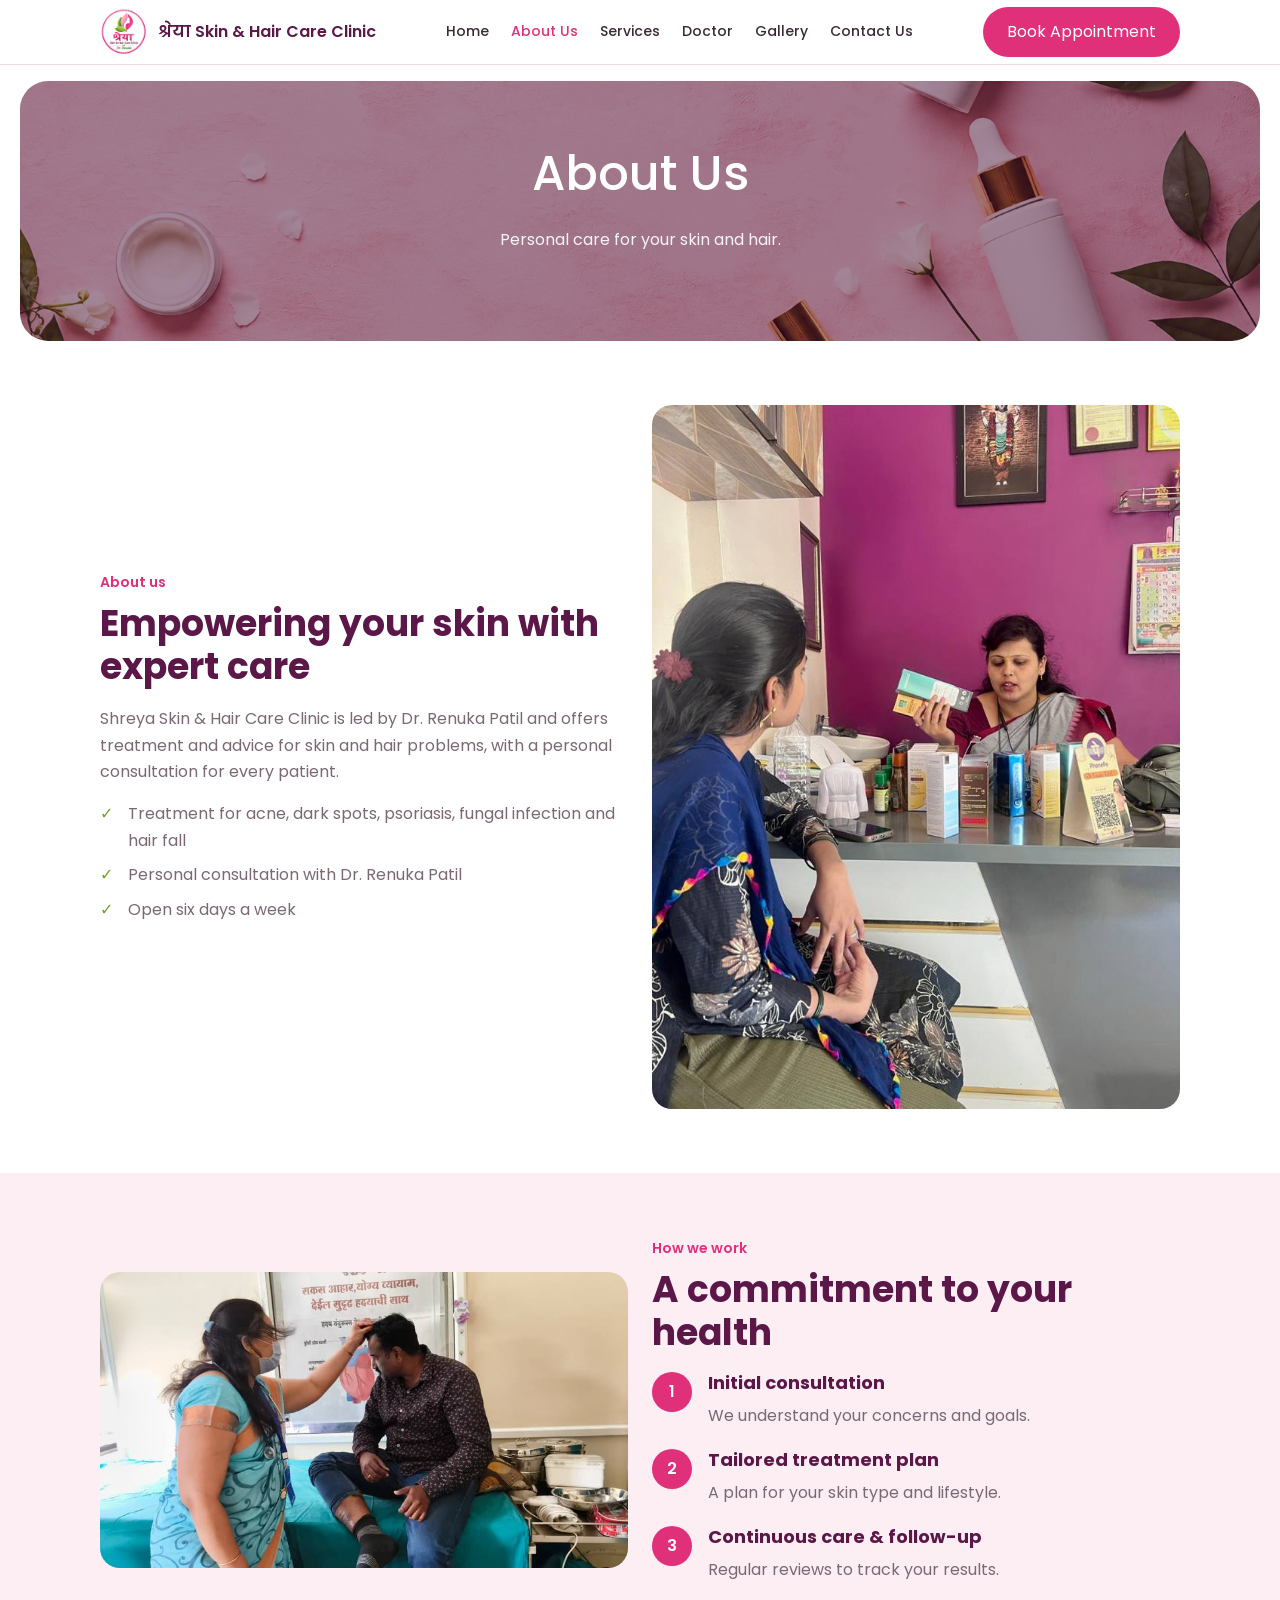
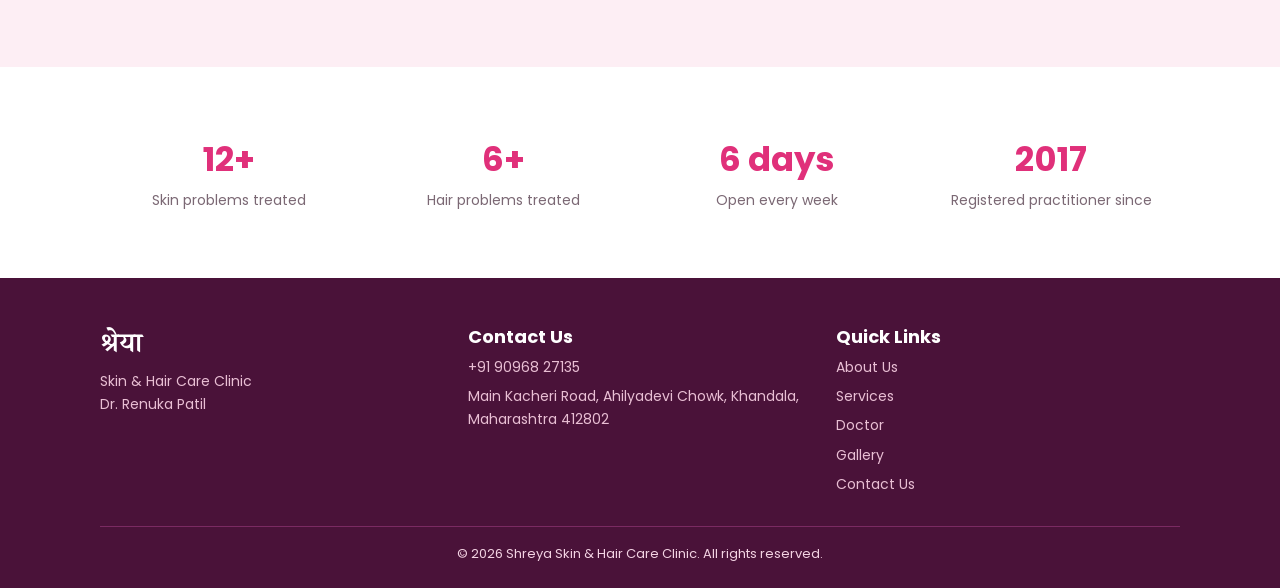
==== about.html @ c4e09630 "Add files via upload" ====
<!DOCTYPE html>
<html lang="en">
<head>
<meta charset="utf-8">
<meta name="viewport" content="width=device-width, initial-scale=1, viewport-fit=cover">
<title>About Us | Shreya Skin & Hair Care Clinic</title>
<meta name="description" content="Shreya Skin & Hair Care Clinic, Khandala. Treatment and advice for skin and hair problems by Dr. Renuka Patil. Call +91 90968 27135.">
<link rel="icon" href="images/logo.jpg">
<link href="https://fonts.googleapis.com/css2?family=Poppins:wght@400;500;600&family=Noto+Serif+Devanagari:wght@600&display=swap" rel="stylesheet">
<link rel="stylesheet" href="css/style.css">
</head>
<body>
<header><div class="wrap">
<a href="index.html" class="brand"><img src="images/logo.jpg" alt="Shreya clinic logo"><span>श्रेया Skin & Hair Care Clinic</span></a>
<nav><a href="index.html">Home</a><a href="about.html" aria-current="true">About Us</a><a href="service.html">Services</a><a href="doctor.html">Doctor</a><a href="gallery.html">Gallery</a><a href="contact.html">Contact Us</a></nav>
<a class="btn" href="contact.html">Book Appointment</a>
</div></header>

<main>
<div class="hero hb sm"><div class="wrap"><h1>About Us</h1><p>Personal care for your skin and hair.</p></div></div>
<section><div class="wrap grid2">
<div><div class="tag">About us</div><h2>Empowering your skin with expert care</h2>
<p>Shreya Skin & Hair Care Clinic is led by Dr. Renuka Patil and offers treatment and advice for skin and hair problems, with a personal consultation for every patient.</p>
<ul class="ticks"><li>Treatment for acne, dark spots, psoriasis, fungal infection and hair fall</li><li>Personal consultation with Dr. Renuka Patil</li><li>Open six days a week</li></ul></div>
<img class="pic" src="images/dr-renuka-patil-advising-a-patient.jpg" alt="Dr. Renuka Patil advising a patient"></div></section>
<section class="alt"><div class="wrap grid2">
<img class="pic" src="images/treatment-at-the-clinic.jpg" alt="Treatment at the clinic">
<div><div class="tag">How we work</div><h2>A commitment to your health</h2>
<div class="step"><i>1</i><div><h3>Initial consultation</h3><p>We understand your concerns and goals.</p></div></div>
<div class="step"><i>2</i><div><h3>Tailored treatment plan</h3><p>A plan for your skin type and lifestyle.</p></div></div>
<div class="step"><i>3</i><div><h3>Continuous care & follow-up</h3><p>Regular reviews to track your results.</p></div></div></div></div></section>
<section><div class="wrap stats"><div><b>12+</b><span>Skin problems treated</span></div><div><b>6+</b><span>Hair problems treated</span></div><div><b>6 days</b><span>Open every week</span></div><div><b>2017</b><span>Registered practitioner since</span></div></div></section>
</main>

<footer><div class="wrap">
<div class="grid3">
<div><div class="wm">श्रेया</div><p>Skin & Hair Care Clinic<br>Dr. Renuka Patil</p></div>
<div><h3>Contact Us</h3><a href="tel:+919096827135">+91 90968 27135</a><p>Main Kacheri Road, Ahilyadevi Chowk, Khandala, Maharashtra 412802</p></div>
<div><h3>Quick Links</h3><a href="about.html">About Us</a><a href="service.html">Services</a><a href="doctor.html">Doctor</a><a href="gallery.html">Gallery</a><a href="contact.html">Contact Us</a></div>
</div>
<div class="small">© 2026 Shreya Skin & Hair Care Clinic. All rights reserved.</div>
</div></footer>
<script src="js/main.js"></script>
</body>
</html>
---- css/style.css ----
:root{--pink:#e0307a;--pink-d:#b81f60;--blush:#fdeef4;--green:#6fa51f;--plum:#5b1747;--bg:#fff;--card:#fff;--text:#3a2a35;--muted:#7b6874;--line:#f0d6e2;box-sizing:border-box;padding-top:env(safe-area-inset-top,0px);padding-bottom:env(safe-area-inset-bottom,0px)}
@media (prefers-color-scheme:dark){:root:not([data-theme="light"]){--bg:#1d1219;--card:#2a1a24;--blush:#2a1a24;--text:#f3e6ed;--muted:#c3a9b8;--line:#4a2d3d;--plum:#f3d3e3}}
:root[data-theme="dark"]{--bg:#1d1219;--card:#2a1a24;--blush:#2a1a24;--text:#f3e6ed;--muted:#c3a9b8;--line:#4a2d3d;--plum:#f3d3e3}
html{scroll-padding-top:70px;scroll-behavior:smooth}
*{box-sizing:border-box}
body{margin:0;background:var(--bg);color:var(--text);font:400 16px/1.65 Poppins,system-ui,sans-serif}
h1,h2,h3{color:var(--plum);line-height:1.2;margin:0 0 .5em}
h1{font-size:clamp(30px,5vw,52px)}h2{font-size:clamp(24px,3.4vw,36px)}h3{font-size:18px}
p{margin:0 0 1em;color:var(--muted);max-width:62ch}
a{color:inherit;text-decoration:none}
.wrap{max-width:1120px;margin:0 auto;padding:0 20px}
section{padding:64px 0}
.btn{display:inline-block;background:var(--pink);color:#fff;padding:12px 24px;border-radius:999px;font-weight:500;border:0;cursor:pointer;font:inherit}
.btn:hover{background:var(--pink-d)}.btn.ghost{background:transparent;border:1.5px solid #fff}
:focus-visible{outline:3px solid var(--green);outline-offset:2px}
header{position:sticky;top:0;z-index:9;background:var(--bg);border-bottom:1px solid var(--line)}
header .wrap{display:flex;align-items:center;justify-content:space-between;height:64px;gap:16px}
header img{height:48px;width:48px;border-radius:50%}
.brand{display:flex;align-items:center;gap:10px;font-weight:600;color:var(--plum)}
nav{display:flex;gap:22px;font-size:14px;font-weight:500}nav a:hover{color:var(--pink)}
@media(max-width:820px){nav{display:none}.brand span{display:none}}
.hero{background:linear-gradient(135deg,#e0307a,#8b1e5c 60%,#4c7a14);color:#fff;text-align:center;padding:96px 0}
.hero h1,.hero p{color:#fff;margin-left:auto;margin-right:auto}.hero p{opacity:.92}
.hero .btn{background:#fff;color:var(--pink-d);margin:6px}
.info{background:var(--card);border-bottom:1px solid var(--line);padding:40px 0}
.info .wrap,.grid3,.grid2{display:grid;gap:24px}
.info .wrap{grid-template-columns:repeat(3,1fr);gap:0}
.info .wrap>div{padding:0 32px;border-left:1px solid var(--line)}
.info .wrap>div:first-child{border-left:0;padding-left:0}
.info h3{font-size:22px;font-weight:600;margin-bottom:12px}
.info p{margin:0;font-size:16px;line-height:1.7}
.info a{font-weight:600;color:var(--muted)}.info a:hover{color:var(--pink)}
@media(max-width:760px){.info .wrap{grid-template-columns:1fr}.info .wrap>div{padding:16px 0;border-left:0;border-top:1px solid var(--line)}.info .wrap>div:first-child{border-top:0;padding-top:0}}
.grid2{grid-template-columns:repeat(auto-fit,minmax(300px,1fr));align-items:center}
.grid3{grid-template-columns:repeat(auto-fit,minmax(260px,1fr))}
.ph{aspect-ratio:4/3;border-radius:20px;background:linear-gradient(145deg,#f9b4cf,#e0307a 55%,#8fbf3a);display:grid;place-items:center;color:#fff;text-align:center;padding:16px;font-size:14px}
.ph.tall{aspect-ratio:3/4}
.tag{color:var(--pink);font-weight:600;font-size:14px;margin-bottom:8px}
.alt{background:var(--blush)}
ul.ticks{list-style:none;padding:0;margin:0 0 20px}ul.ticks li{padding-left:28px;position:relative;margin-bottom:8px;color:var(--muted)}
ul.ticks li:before{content:"✓";position:absolute;left:0;color:var(--green);font-weight:700}
.stats{display:grid;grid-template-columns:repeat(auto-fit,minmax(170px,1fr));gap:16px;text-align:center}
.stats b{display:block;font-size:34px;color:var(--pink)}.stats span{color:var(--muted);font-size:14px}
.card{background:var(--card);border:1px solid var(--line);border-radius:18px;overflow:hidden}
.card .ph{border-radius:0;aspect-ratio:16/9}.card div.b{padding:20px}.card p{font-size:14px}
.card a.l{color:var(--pink);font-weight:500;font-size:14px}
.center{text-align:center}.center p{margin-left:auto;margin-right:auto}
.step{display:flex;gap:16px;margin-bottom:20px}.step i{font-style:normal;flex:none;width:40px;height:40px;border-radius:50%;background:var(--pink);color:#fff;display:grid;place-items:center;font-weight:600}
.step p{margin:0}
.teal{background:linear-gradient(135deg,#8b1e5c,#e0307a);border-radius:28px;padding:48px 28px;color:#fff}
.teal h2,.teal h3{color:#fff}.teal p{color:#fde3ee}
.ba{display:grid;grid-template-columns:repeat(auto-fit,minmax(240px,1fr));gap:16px}
details{background:var(--card);border:1px solid var(--line);border-radius:14px;padding:16px 20px;margin-bottom:12px}
summary{cursor:pointer;font-weight:500;color:var(--plum)}details p{margin:10px 0 0}
.quote{padding:24px}.quote p{font-style:italic}.quote b{color:var(--plum);font-size:14px}
form{display:grid;gap:12px}
input,select,textarea{width:100%;padding:12px 14px;border:1px solid var(--line);border-radius:12px;background:var(--card);color:var(--text);font:inherit}
footer{background:#4a1239;color:#f3d3e3;padding:48px 0 24px}
footer .grid3{margin-bottom:24px}footer h3{color:#fff}footer p,footer a{color:#e9bfd4;font-size:14px;display:block;margin-bottom:6px}
.small{font-size:13px;text-align:center;border-top:1px solid #7a2a62;padding-top:16px}
.wm{font:600 28px 'Noto Serif Devanagari',serif;color:#fff}
.pg[hidden]{display:none}nav a[aria-current=true]{color:var(--pink)}
@media(max-width:820px){header .wrap{flex-wrap:wrap;height:auto;padding:8px 20px}nav{display:flex;overflow-x:auto;order:3;width:100%;gap:18px;white-space:nowrap}.brand span{display:inline;font-size:13px}}
.pic{width:100%;border-radius:20px;display:block;object-fit:cover}.pic.tall{aspect-ratio:3/4;object-position:top}.ba img{width:100%;aspect-ratio:4/5;object-fit:contain;background:#fff;border-radius:16px;border:1px solid var(--line)}
.filters{display:flex;gap:8px;flex-wrap:wrap;margin-bottom:28px}.filters button{border:1px solid var(--line);background:var(--card);color:var(--text);padding:8px 20px;border-radius:999px;font:inherit;cursor:pointer}.filters button[aria-pressed=true]{background:var(--pink);color:#fff;border-color:var(--pink)}
.gal{display:grid;grid-template-columns:repeat(auto-fill,minmax(280px,1fr));gap:24px}
.gc{background:var(--card);border:1px solid var(--line);border-radius:20px;overflow:hidden;box-shadow:0 8px 28px rgba(224,48,122,.1);cursor:zoom-in}.gc[hidden]{display:none}
.gc>img{width:100%;aspect-ratio:1/1;object-fit:cover;object-position:top;display:block;background:var(--blush)}.gc.doc>img{object-fit:contain}
.gc div{padding:16px 20px 22px}.gc small{color:var(--pink);font-weight:600;font-size:13px}.gc h3{margin:4px 0 6px}.gc p{font-size:14px;margin:0}
#lb{position:fixed;inset:0;z-index:50;background:rgba(30,10,24,.88);display:grid;place-items:center;padding:20px}#lb[hidden]{display:none}#lb img{max-width:100%;max-height:92vh;border-radius:12px}#lb button{position:absolute;top:calc(12px + env(safe-area-inset-top,0px));right:16px;width:44px;height:44px;border-radius:50%;border:0;background:#fff;font-size:26px;cursor:pointer}
.map{display:block;position:relative;border-radius:22px;overflow:hidden;border:1px solid var(--line);margin-top:20px}.map svg{display:block;width:100%;height:auto}
.mapcard{position:absolute;left:16px;bottom:16px;max-width:300px;background:var(--card);color:var(--muted);padding:14px 18px;border-radius:16px;font-size:14px;line-height:1.5;box-shadow:0 8px 24px rgba(0,0,0,.18)}.mapcard b{display:block;color:var(--plum)}.mapcard u{color:var(--pink);font-weight:500}
.hh{text-align:left;padding:56px 0 0;overflow:hidden}.hh .wrap{display:grid;grid-template-columns:1.1fr .9fr;gap:24px;align-items:end}
.hh h1,.hh p{margin-left:0;margin-right:0}.ht{padding-bottom:56px}
.hi{position:relative;width:100%;max-width:400px;margin:0 auto;aspect-ratio:4/5}.hi svg{position:absolute;inset:0;width:100%;height:100%}
.arch{position:absolute;left:12%;right:12%;bottom:0;width:76%;height:88%;object-fit:cover;object-position:top;border-radius:999px 999px 0 0;border:6px solid rgba(255,255,255,.9);border-bottom:0;background:#f9b4cf}
.bd{position:absolute;left:0;bottom:36px;background:var(--card);color:var(--muted);padding:10px 16px;border-radius:14px;font-size:13px;line-height:1.4;box-shadow:0 8px 24px rgba(0,0,0,.22)}.bd b{display:block;color:var(--plum);font-size:15px}
@media(max-width:760px){.hh .wrap{grid-template-columns:1fr}.ht{padding-bottom:8px}.hi{max-width:320px}}

.hb{margin:16px 20px 0;border-radius:28px;background:linear-gradient(rgba(70,15,52,.5),rgba(70,15,52,.5)),url(../images/banner2.png) center/cover;min-height:560px;display:grid;place-items:center;padding:80px 0}
.hb.sm{min-height:260px;padding:56px 0}.hb h1{font-weight:500;font-size:clamp(34px,6vw,64px)}.hb.sm h1{font-size:clamp(30px,4.5vw,48px)}
.hb .wrap{max-width:900px}.hb p{margin:0 auto 24px;max-width:640px}

.dr{display:grid;grid-template-columns:1fr 1.25fr;gap:56px;align-items:center}
.drimg{position:relative}
.drimg img{width:100%;aspect-ratio:4/5;object-fit:cover;object-position:top;border-radius:24px;display:block;box-shadow:0 16px 40px rgba(184,31,96,.15)}
.exp{position:absolute;right:-18px;bottom:-18px;width:112px;height:112px;border-radius:50%;background:var(--pink);color:#fff;display:flex;flex-direction:column;align-items:center;justify-content:center;text-align:center;font-size:12px;line-height:1.2;box-shadow:0 8px 24px rgba(184,31,96,.35)}
.exp b{font-size:28px;font-weight:600;line-height:1.1}
.eyebrow{display:flex;align-items:center;gap:8px;text-transform:uppercase;letter-spacing:.06em;font-size:13px;font-weight:600;color:var(--plum);margin-bottom:12px}
.eyebrow:before{content:"";width:8px;height:8px;border-radius:50%;background:var(--plum)}
.dr h2{font-weight:400}
.dr h3{font-size:22px;font-weight:600;margin:20px 0 4px}
.role{color:var(--pink);font-weight:500;margin-bottom:16px}
.dr p{max-width:none}
.feat{list-style:none;padding:0;margin:20px 0 28px;display:grid;grid-template-columns:1fr 1fr;gap:16px 24px}
.feat li{display:flex;gap:10px;align-items:flex-start;color:var(--text)}
.feat i{font-style:normal;flex:none;width:24px;height:24px;border-radius:50%;background:var(--blush);color:var(--pink);display:grid;place-items:center;font-size:13px}
@media(max-width:820px){.dr{grid-template-columns:1fr;gap:40px}.exp{right:12px;bottom:-24px}.feat{grid-template-columns:1fr}}
.info a{overflow-wrap:anywhere}

.nsec{padding:0 0 24px}
.nums{display:grid;grid-template-columns:repeat(4,1fr);gap:24px;border-top:1px solid var(--line);padding:56px 0}
.nm{display:flex;align-items:center;gap:16px}
.ni{flex:none;width:56px;height:56px;border-radius:14px;background:var(--blush);color:var(--plum);display:grid;place-items:center}
.nm b{display:block;font-size:clamp(30px,3.4vw,42px);font-weight:400;line-height:1.1;color:var(--plum)}
.nm span{display:block;color:var(--muted);font-size:15px;line-height:1.35;margin-top:4px}
@media(max-width:900px){.nums{grid-template-columns:1fr 1fr;gap:32px 24px}}
@media(max-width:480px){.nums{grid-template-columns:1fr}}

.tmg{display:grid;grid-template-columns:1fr 1fr;gap:28px;margin-top:40px;max-width:980px;margin-left:auto;margin-right:auto}
.tm{background:var(--blush);border:1px solid var(--line);border-radius:28px;padding:28px 32px 32px;display:flex;flex-direction:column;box-shadow:0 8px 28px rgba(184,31,96,.06)}
.tmh{display:flex;justify-content:space-between;align-items:center}
.qm{font:700 84px/0.8 Georgia,serif;color:var(--pink);height:40px;overflow:visible}
.stars{color:var(--pink);font-size:20px;letter-spacing:3px}
.tm p{margin:18px 0 28px;max-width:none;flex:1;font-size:15px;line-height:1.75}
.who b{display:block;color:var(--plum);font-size:18px;font-weight:600}
.who span{display:block;font-size:14px;color:var(--muted)}
.who small{display:block;font-size:13px;color:var(--muted);margin-top:2px}
@media(max-width:760px){.tmg{grid-template-columns:1fr}}

.bks{padding:48px 0 72px}
.bk{display:grid;grid-template-columns:1fr 1.1fr;gap:48px;align-items:start}
.bkc{display:grid;grid-template-columns:1fr 1fr;gap:16px}
.ic{background:var(--blush);border:1px solid var(--line);border-radius:20px;padding:20px;display:flex;gap:14px;align-items:center}
.ic>span{flex:none;width:44px;height:44px;border-radius:12px;background:var(--pink);color:#fff;display:grid;place-items:center}
.ic p{margin:0;font-size:14px;line-height:1.55;color:var(--text)}
.ic a{font-weight:600}.ic a:hover{color:var(--pink)}
.bmap{margin-top:16px;border-radius:22px;overflow:hidden;border:1px solid var(--line);height:340px}
.bmap iframe{width:100%;height:100%;border:0;display:block}
.bkr h2{font-weight:400;margin-bottom:12px}
.bkf{grid-template-columns:1fr 1fr;gap:14px;margin-top:24px}
.bkf input,.bkf select{border-radius:999px;padding:13px 20px;font-size:14px}
.bkf textarea{grid-column:1/-1;border-radius:22px;padding:14px 20px;font-size:14px;resize:vertical}
.bkf .btn{justify-self:start;font-weight:600}
.bkn{font-size:13px;margin:12px 0 0}
@media(max-width:900px){.bk{grid-template-columns:1fr;gap:40px}}
@media(max-width:560px){.bkc,.bkf{grid-template-columns:1fr}}
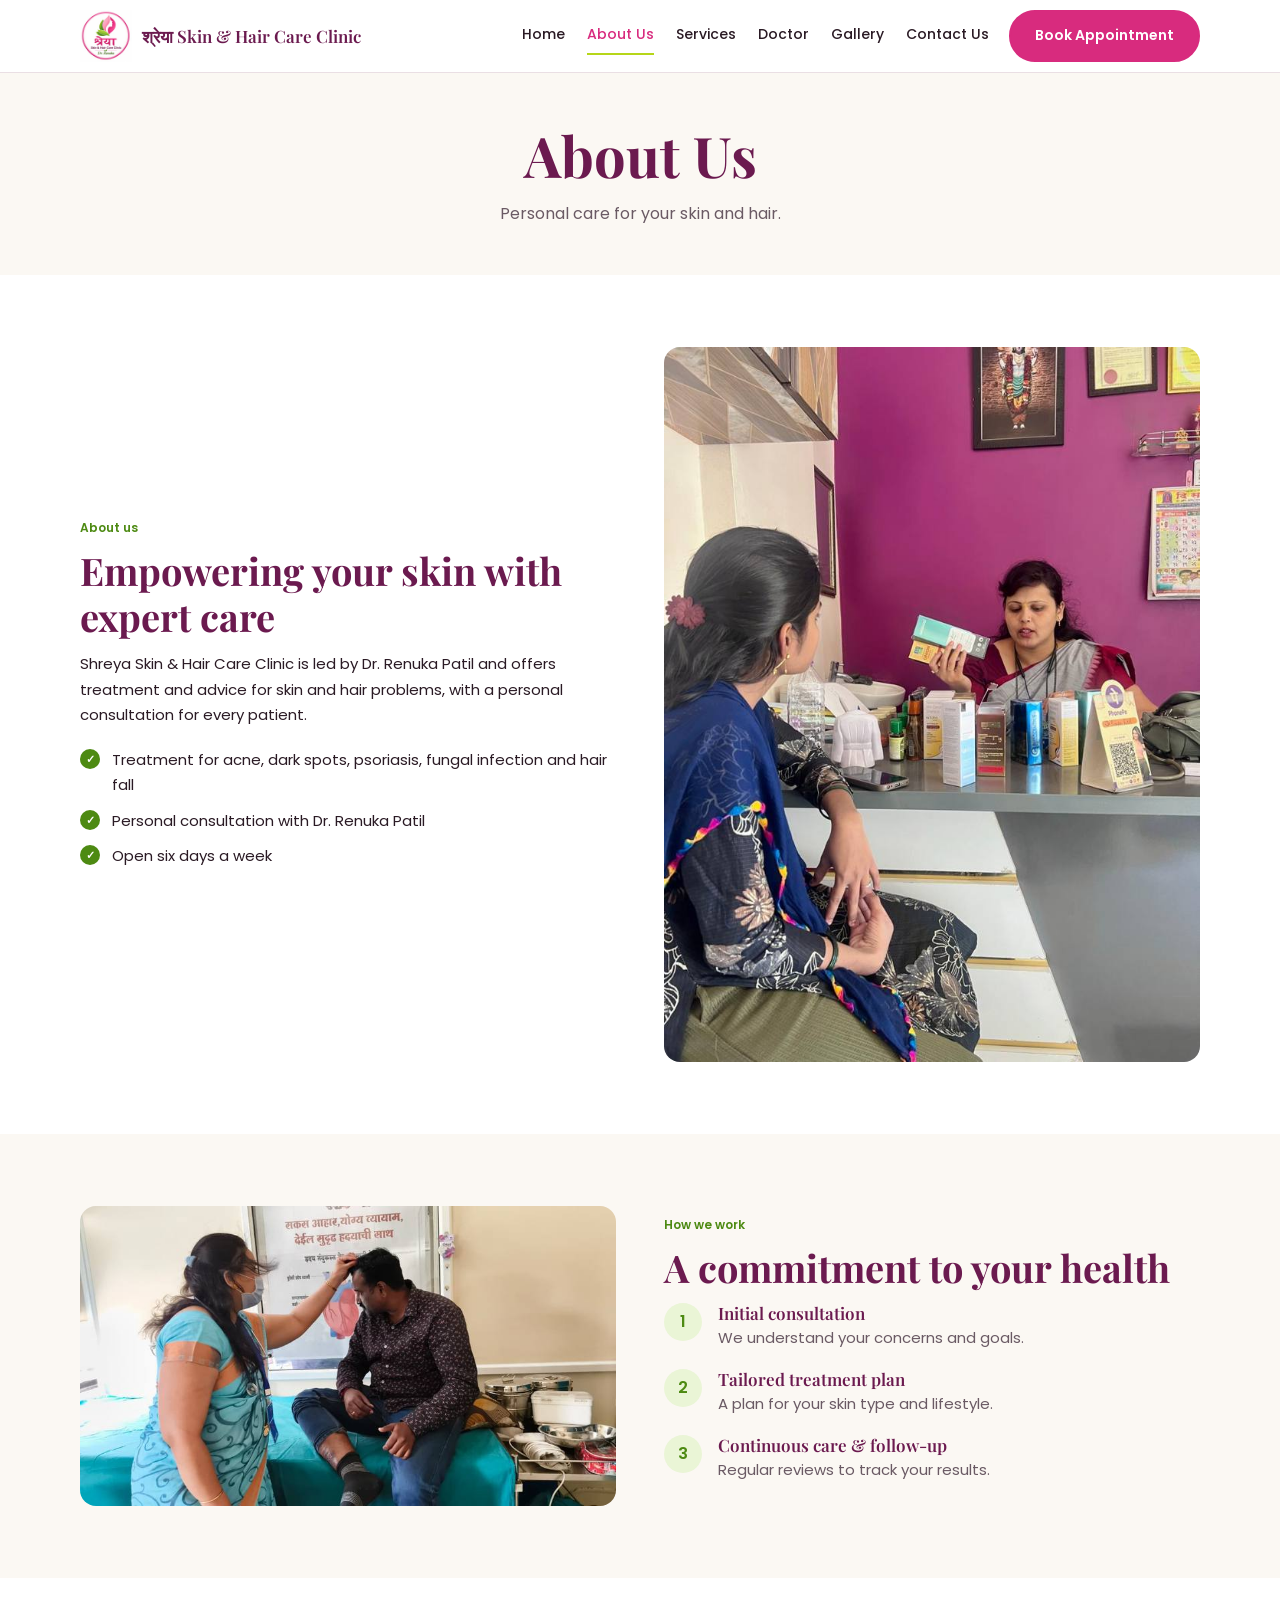
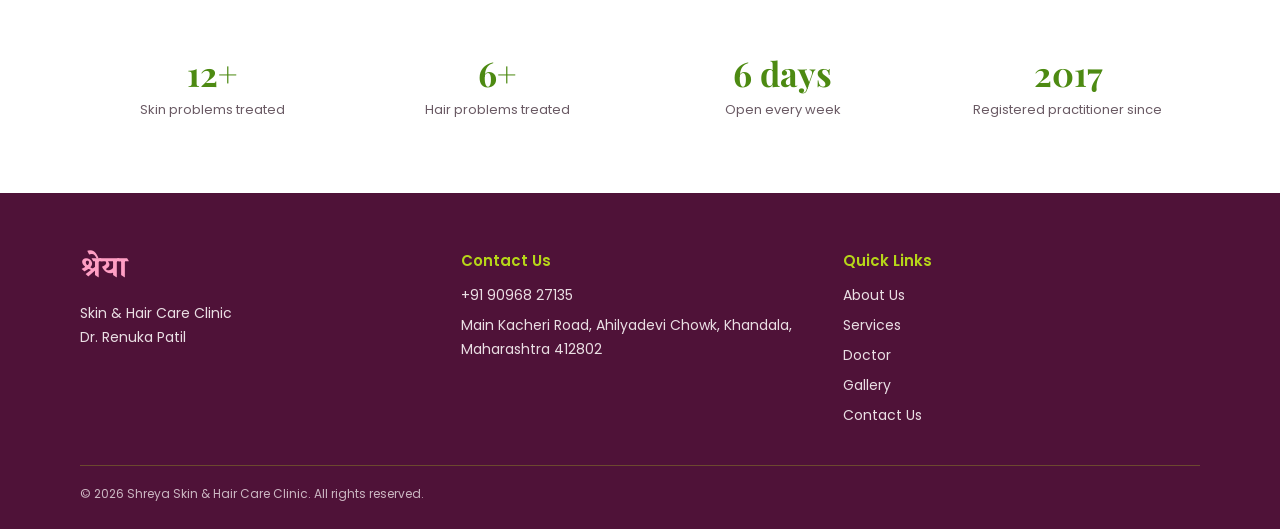
==== commit adf1bbc8: "Add files via upload" ====
--- a/about.html
+++ b/about.html
@@ -6,7 +6,7 @@
 <title>About Us | Shreya Skin & Hair Care Clinic</title>
 <meta name="description" content="Shreya Skin & Hair Care Clinic, Khandala. Treatment and advice for skin and hair problems by Dr. Renuka Patil. Call +91 90968 27135.">
 <link rel="icon" href="images/logo.jpg">
-<link href="https://fonts.googleapis.com/css2?family=Poppins:wght@400;500;600&family=Noto+Serif+Devanagari:wght@600&display=swap" rel="stylesheet">
+<link href="https://fonts.googleapis.com/css2?family=Poppins:wght@400;500;600&family=Playfair+Display:wght@600;700&family=Noto+Serif+Devanagari:wght@600&display=swap" rel="stylesheet">
 <link rel="stylesheet" href="css/style.css">
 </head>
 <body>
--- a/css/style.css
+++ b/css/style.css
@@ -1,137 +1,159 @@
-:root{--pink:#e0307a;--pink-d:#b81f60;--blush:#fdeef4;--green:#6fa51f;--plum:#5b1747;--bg:#fff;--card:#fff;--text:#3a2a35;--muted:#7b6874;--line:#f0d6e2;box-sizing:border-box;padding-top:env(safe-area-inset-top,0px);padding-bottom:env(safe-area-inset-bottom,0px)}
-@media (prefers-color-scheme:dark){:root:not([data-theme="light"]){--bg:#1d1219;--card:#2a1a24;--blush:#2a1a24;--text:#f3e6ed;--muted:#c3a9b8;--line:#4a2d3d;--plum:#f3d3e3}}
-:root[data-theme="dark"]{--bg:#1d1219;--card:#2a1a24;--blush:#2a1a24;--text:#f3e6ed;--muted:#c3a9b8;--line:#4a2d3d;--plum:#f3d3e3}
-html{scroll-padding-top:70px;scroll-behavior:smooth}
+:root{--green:#4d8a12;--green-d:#3b6c0d;--green-l:#eaf5d6;--lime:#b6d619;--teal:#d82b7e;--teal-d:#a81e60;--teal-l:#fde6f0;--plum:#6b1a4f;--cream:#fbf8f3;--card:#fff;--ink:#2a1a24;--muted:#6a5a64;--gold:#4d8a12;--line:#eadfe4;--pink-d:var(--teal-d);--r:16px}
 *{box-sizing:border-box}
-body{margin:0;background:var(--bg);color:var(--text);font:400 16px/1.65 Poppins,system-ui,sans-serif}
-h1,h2,h3{color:var(--plum);line-height:1.2;margin:0 0 .5em}
-h1{font-size:clamp(30px,5vw,52px)}h2{font-size:clamp(24px,3.4vw,36px)}h3{font-size:18px}
-p{margin:0 0 1em;color:var(--muted);max-width:62ch}
-a{color:inherit;text-decoration:none}
-.wrap{max-width:1120px;margin:0 auto;padding:0 20px}
-section{padding:64px 0}
-.btn{display:inline-block;background:var(--pink);color:#fff;padding:12px 24px;border-radius:999px;font-weight:500;border:0;cursor:pointer;font:inherit}
-.btn:hover{background:var(--pink-d)}.btn.ghost{background:transparent;border:1.5px solid #fff}
-:focus-visible{outline:3px solid var(--green);outline-offset:2px}
-header{position:sticky;top:0;z-index:9;background:var(--bg);border-bottom:1px solid var(--line)}
-header .wrap{display:flex;align-items:center;justify-content:space-between;height:64px;gap:16px}
-header img{height:48px;width:48px;border-radius:50%}
-.brand{display:flex;align-items:center;gap:10px;font-weight:600;color:var(--plum)}
-nav{display:flex;gap:22px;font-size:14px;font-weight:500}nav a:hover{color:var(--pink)}
-@media(max-width:820px){nav{display:none}.brand span{display:none}}
-.hero{background:linear-gradient(135deg,#e0307a,#8b1e5c 60%,#4c7a14);color:#fff;text-align:center;padding:96px 0}
-.hero h1,.hero p{color:#fff;margin-left:auto;margin-right:auto}.hero p{opacity:.92}
-.hero .btn{background:#fff;color:var(--pink-d);margin:6px}
-.info{background:var(--card);border-bottom:1px solid var(--line);padding:40px 0}
-.info .wrap,.grid3,.grid2{display:grid;gap:24px}
-.info .wrap{grid-template-columns:repeat(3,1fr);gap:0}
-.info .wrap>div{padding:0 32px;border-left:1px solid var(--line)}
-.info .wrap>div:first-child{border-left:0;padding-left:0}
-.info h3{font-size:22px;font-weight:600;margin-bottom:12px}
-.info p{margin:0;font-size:16px;line-height:1.7}
-.info a{font-weight:600;color:var(--muted)}.info a:hover{color:var(--pink)}
-@media(max-width:760px){.info .wrap{grid-template-columns:1fr}.info .wrap>div{padding:16px 0;border-left:0;border-top:1px solid var(--line)}.info .wrap>div:first-child{border-top:0;padding-top:0}}
-.grid2{grid-template-columns:repeat(auto-fit,minmax(300px,1fr));align-items:center}
-.grid3{grid-template-columns:repeat(auto-fit,minmax(260px,1fr))}
-.ph{aspect-ratio:4/3;border-radius:20px;background:linear-gradient(145deg,#f9b4cf,#e0307a 55%,#8fbf3a);display:grid;place-items:center;color:#fff;text-align:center;padding:16px;font-size:14px}
-.ph.tall{aspect-ratio:3/4}
-.tag{color:var(--pink);font-weight:600;font-size:14px;margin-bottom:8px}
-.alt{background:var(--blush)}
-ul.ticks{list-style:none;padding:0;margin:0 0 20px}ul.ticks li{padding-left:28px;position:relative;margin-bottom:8px;color:var(--muted)}
-ul.ticks li:before{content:"✓";position:absolute;left:0;color:var(--green);font-weight:700}
-.stats{display:grid;grid-template-columns:repeat(auto-fit,minmax(170px,1fr));gap:16px;text-align:center}
-.stats b{display:block;font-size:34px;color:var(--pink)}.stats span{color:var(--muted);font-size:14px}
-.card{background:var(--card);border:1px solid var(--line);border-radius:18px;overflow:hidden}
-.card .ph{border-radius:0;aspect-ratio:16/9}.card div.b{padding:20px}.card p{font-size:14px}
-.card a.l{color:var(--pink);font-weight:500;font-size:14px}
-.center{text-align:center}.center p{margin-left:auto;margin-right:auto}
-.step{display:flex;gap:16px;margin-bottom:20px}.step i{font-style:normal;flex:none;width:40px;height:40px;border-radius:50%;background:var(--pink);color:#fff;display:grid;place-items:center;font-weight:600}
-.step p{margin:0}
-.teal{background:linear-gradient(135deg,#8b1e5c,#e0307a);border-radius:28px;padding:48px 28px;color:#fff}
-.teal h2,.teal h3{color:#fff}.teal p{color:#fde3ee}
-.ba{display:grid;grid-template-columns:repeat(auto-fit,minmax(240px,1fr));gap:16px}
-details{background:var(--card);border:1px solid var(--line);border-radius:14px;padding:16px 20px;margin-bottom:12px}
-summary{cursor:pointer;font-weight:500;color:var(--plum)}details p{margin:10px 0 0}
-.quote{padding:24px}.quote p{font-style:italic}.quote b{color:var(--plum);font-size:14px}
-form{display:grid;gap:12px}
-input,select,textarea{width:100%;padding:12px 14px;border:1px solid var(--line);border-radius:12px;background:var(--card);color:var(--text);font:inherit}
-footer{background:#4a1239;color:#f3d3e3;padding:48px 0 24px}
-footer .grid3{margin-bottom:24px}footer h3{color:#fff}footer p,footer a{color:#e9bfd4;font-size:14px;display:block;margin-bottom:6px}
-.small{font-size:13px;text-align:center;border-top:1px solid #7a2a62;padding-top:16px}
-.wm{font:600 28px 'Noto Serif Devanagari',serif;color:#fff}
-.pg[hidden]{display:none}nav a[aria-current=true]{color:var(--pink)}
-@media(max-width:820px){header .wrap{flex-wrap:wrap;height:auto;padding:8px 20px}nav{display:flex;overflow-x:auto;order:3;width:100%;gap:18px;white-space:nowrap}.brand span{display:inline;font-size:13px}}
-.pic{width:100%;border-radius:20px;display:block;object-fit:cover}.pic.tall{aspect-ratio:3/4;object-position:top}.ba img{width:100%;aspect-ratio:4/5;object-fit:contain;background:#fff;border-radius:16px;border:1px solid var(--line)}
-.filters{display:flex;gap:8px;flex-wrap:wrap;margin-bottom:28px}.filters button{border:1px solid var(--line);background:var(--card);color:var(--text);padding:8px 20px;border-radius:999px;font:inherit;cursor:pointer}.filters button[aria-pressed=true]{background:var(--pink);color:#fff;border-color:var(--pink)}
-.gal{display:grid;grid-template-columns:repeat(auto-fill,minmax(280px,1fr));gap:24px}
-.gc{background:var(--card);border:1px solid var(--line);border-radius:20px;overflow:hidden;box-shadow:0 8px 28px rgba(224,48,122,.1);cursor:zoom-in}.gc[hidden]{display:none}
-.gc>img{width:100%;aspect-ratio:1/1;object-fit:cover;object-position:top;display:block;background:var(--blush)}.gc.doc>img{object-fit:contain}
-.gc div{padding:16px 20px 22px}.gc small{color:var(--pink);font-weight:600;font-size:13px}.gc h3{margin:4px 0 6px}.gc p{font-size:14px;margin:0}
-#lb{position:fixed;inset:0;z-index:50;background:rgba(30,10,24,.88);display:grid;place-items:center;padding:20px}#lb[hidden]{display:none}#lb img{max-width:100%;max-height:92vh;border-radius:12px}#lb button{position:absolute;top:calc(12px + env(safe-area-inset-top,0px));right:16px;width:44px;height:44px;border-radius:50%;border:0;background:#fff;font-size:26px;cursor:pointer}
-.map{display:block;position:relative;border-radius:22px;overflow:hidden;border:1px solid var(--line);margin-top:20px}.map svg{display:block;width:100%;height:auto}
-.mapcard{position:absolute;left:16px;bottom:16px;max-width:300px;background:var(--card);color:var(--muted);padding:14px 18px;border-radius:16px;font-size:14px;line-height:1.5;box-shadow:0 8px 24px rgba(0,0,0,.18)}.mapcard b{display:block;color:var(--plum)}.mapcard u{color:var(--pink);font-weight:500}
-.hh{text-align:left;padding:56px 0 0;overflow:hidden}.hh .wrap{display:grid;grid-template-columns:1.1fr .9fr;gap:24px;align-items:end}
-.hh h1,.hh p{margin-left:0;margin-right:0}.ht{padding-bottom:56px}
-.hi{position:relative;width:100%;max-width:400px;margin:0 auto;aspect-ratio:4/5}.hi svg{position:absolute;inset:0;width:100%;height:100%}
-.arch{position:absolute;left:12%;right:12%;bottom:0;width:76%;height:88%;object-fit:cover;object-position:top;border-radius:999px 999px 0 0;border:6px solid rgba(255,255,255,.9);border-bottom:0;background:#f9b4cf}
-.bd{position:absolute;left:0;bottom:36px;background:var(--card);color:var(--muted);padding:10px 16px;border-radius:14px;font-size:13px;line-height:1.4;box-shadow:0 8px 24px rgba(0,0,0,.22)}.bd b{display:block;color:var(--plum);font-size:15px}
-@media(max-width:760px){.hh .wrap{grid-template-columns:1fr}.ht{padding-bottom:8px}.hi{max-width:320px}}
+html{scroll-behavior:smooth;scroll-padding-top:84px}
+body{margin:0;font:400 15px/1.7 Poppins,sans-serif;color:var(--ink);background:#fff;padding-top:env(safe-area-inset-top,0)}
+img{max-width:100%;display:block}
+a{color:var(--teal)}
+h1,h2,h3{font-family:"Playfair Display",Georgia,serif;line-height:1.2;margin:0 0 12px;color:var(--plum)}
+h1{font-size:clamp(34px,5vw,56px);font-weight:700}h2{font-size:clamp(26px,3.2vw,38px);font-weight:700}h3{font-size:19px;font-weight:600}
+p{margin:0 0 14px}
+.wrap{max-width:1160px;margin:0 auto;padding:0 20px}
+:focus-visible{outline:3px solid var(--gold);outline-offset:2px}
+/* header */
+header{position:sticky;top:0;z-index:20;background:rgba(255,255,255,.96);backdrop-filter:blur(8px);border-bottom:1px solid var(--line)}
+header .wrap{display:flex;align-items:center;gap:20px;min-height:72px}
+.brand{display:flex;align-items:center;gap:10px;text-decoration:none;color:var(--plum);font:600 17px "Playfair Display",serif}
+.brand img{width:52px;height:52px;object-fit:contain}
+nav{margin-left:auto;display:flex;gap:22px;flex-wrap:wrap}
+nav a{text-decoration:none;color:var(--ink);font-weight:500;font-size:14px;padding:6px 0;border-bottom:2px solid transparent}
+nav a:hover,nav a[aria-current]{color:var(--teal);border-color:var(--teal)}
+.btn{display:inline-flex;align-items:center;justify-content:center;gap:8px;background:var(--teal);color:#fff;text-decoration:none;font-weight:600;font-size:14px;padding:12px 24px;border-radius:999px;border:2px solid var(--teal);cursor:pointer;font-family:inherit;transition:background .2s,color .2s,transform .2s}
+.btn:hover{background:var(--teal-d);border-color:var(--teal-d);transform:translateY(-2px)}
+.btn.ghost{background:#fff;color:var(--teal)}
+.btn.ghost:hover{background:var(--teal-l);color:var(--teal-d)}
+/* hero */
+.hero{background:var(--cream);padding:64px 0 110px;position:relative;overflow:hidden}
+.hero:not(.sm){min-height:540px;display:flex;align-items:center;background:linear-gradient(90deg,var(--cream) 0%,rgba(251,248,243,.94) 34%,rgba(251,248,243,0) 68%),url(../images/hero-banner.jpg) right center/cover no-repeat,url(../images/banner.jpg) right top/cover no-repeat,var(--cream)}
+.hero:not(.sm) .wrap{width:100%}.hero:not(.sm) .wrap>div{max-width:540px}
+.hero h1 span{color:var(--teal)}
+.hero p{max-width:480px;color:var(--muted);font-size:16px}
+.hero .btn{margin:6px 10px 6px 0}
+.hero .kick{font-size:12px;letter-spacing:.14em;color:var(--teal);font-weight:600;margin-bottom:14px}
+.hero.sm{padding:48px 0;text-align:center}.hero.sm p{margin:0 auto}
+.hero .wrap a.btn{font-weight:600!important}
+/* info strip */
+.info{margin-top:-52px;position:relative;z-index:2}
+.info .wrap{display:grid;grid-template-columns:repeat(3,1fr);background:#fff;border-radius:var(--r);box-shadow:0 12px 40px rgba(216,43,126,.14);padding:26px 14px}
+.info .wrap>div{padding:0 22px;border-right:1px solid var(--line)}.info .wrap>div:last-child{border:0}
+.info h3{font:600 14px Poppins;color:var(--teal);margin-bottom:6px}.info p{font-size:13px;margin:0;color:var(--muted)}
+/* sections */
+section{padding:72px 0}
+section.alt{background:var(--cream)}
+.center{text-align:center}.center p{color:var(--muted);max-width:560px;margin:0 auto 10px}
+.tag,.eyebrow{display:inline-flex;gap:8px;font-size:12px;font-weight:600;color:var(--gold);margin-bottom:10px}
+.grid2{display:grid;grid-template-columns:1fr 1fr;gap:48px;align-items:center}
+.grid3{display:grid;grid-template-columns:repeat(3,1fr);gap:24px}
+.pic{width:100%;border-radius:var(--r);object-fit:cover}.pic.tall{aspect-ratio:4/5;object-position:top}
+.ticks,.feat{list-style:none;padding:0;margin:0 0 22px}
+.ticks li,.feat li{padding:5px 0 5px 32px;position:relative}
+.ticks li:before,.feat li i{position:absolute;left:0;top:7px;width:20px;height:20px;border-radius:50%;background:var(--teal);color:#fff;font:700 11px/20px Poppins;text-align:center;font-style:normal}
+.ticks li:before{content:"\2713"}
+.step{display:flex;gap:16px;margin-bottom:18px}.step i{flex:none;width:38px;height:38px;border-radius:50%;background:var(--teal-l);color:var(--teal);font:600 16px/38px Poppins;text-align:center;font-style:normal}
+.step h3{margin:0 0 2px;font-size:17px}.step p{margin:0;color:var(--muted)}
+.stats{display:grid;grid-template-columns:repeat(4,1fr);gap:20px;text-align:center}
+.stats b{display:block;font:700 34px "Playfair Display",serif;color:var(--teal)}.stats span{color:var(--muted);font-size:13px}
+/* doctor */
+.dr{display:grid;grid-template-columns:1fr 1.1fr;gap:56px;align-items:center}
+.drimg{position:relative}.drimg img{border-radius:var(--r);width:100%;aspect-ratio:1/1;object-fit:cover;object-position:top}
+.exp{position:absolute;top:18px;left:18px;background:rgba(255,255,255,.88);backdrop-filter:blur(6px);border-radius:12px;padding:12px 18px;line-height:1.2}
+.exp b{font:700 34px "Playfair Display",serif;color:var(--teal);display:block}.exp span{font-size:13px;color:var(--muted)}
+.drtxt h3{color:var(--teal);margin-bottom:2px}.role{color:var(--muted);font-size:13px;margin-bottom:14px}
+.drtxt>p{color:var(--muted)}
+.drtxt .btn{margin-top:6px}
+/* numbers */
+.nsec{padding:0 0 72px}
+.nums{display:grid;grid-template-columns:repeat(4,1fr);gap:18px}
+.nm{display:flex;align-items:center;gap:14px;background:#fff;border:1px solid var(--line);border-radius:var(--r);padding:18px;box-shadow:0 6px 20px rgba(216,43,126,.07)}
+.ni{flex:none;width:52px;height:52px;border-radius:50%;background:var(--teal-l);color:var(--teal);display:grid;place-items:center}
+.nm b{display:block;font:700 24px "Playfair Display",serif;color:var(--teal);line-height:1.1}.nm span{font-size:12px;color:var(--muted)}
+/* cards */
+.card{background:#fff;border:1px solid var(--line);border-radius:var(--r);box-shadow:0 8px 24px rgba(216,43,126,.07);border-top:4px solid var(--teal)}
+.card .b{padding:24px}.card p{color:var(--muted);margin:0}.card .l{display:inline-block;margin-top:12px;font-weight:600;text-decoration:none}
+/* testimonials */
+.tmg{display:grid;grid-template-columns:repeat(2,1fr);gap:24px;margin-top:32px}
+.tm{background:#fff;border:1px solid var(--line);border-radius:var(--r);padding:26px;box-shadow:0 8px 24px rgba(216,43,126,.07)}
+.tmh{display:flex;justify-content:space-between;align-items:center}.qm{font:700 56px/1 "Playfair Display",serif;color:var(--teal)}
+.stars{color:var(--gold);letter-spacing:2px}
+.who b{display:block}.who span{color:var(--teal);font-size:13px}.who small{display:block;color:var(--muted)}
+/* CTA band */
+.teal{background:var(--teal);color:#fff;border-radius:var(--r);padding:56px 24px;text-align:center}
+.teal h2,.teal p{color:#fff}.teal p{opacity:.9}
+/* booking */
+.bks{background:var(--cream)}
+.bk{display:grid;grid-template-columns:1fr 1fr;gap:48px;align-items:start}
+.bkc{margin-bottom:20px}.ic{display:flex;gap:14px;align-items:flex-start;margin-bottom:14px}
+.ic span{flex:none;width:42px;height:42px;border-radius:50%;background:var(--teal);color:#fff;display:grid;place-items:center}
+.ic p{margin:0;padding-top:8px}.ic a{text-decoration:none;font-weight:500}
+.bmap iframe{width:100%;height:260px;border:0;border-radius:var(--r)}
+.bkf,form{display:grid;gap:12px}
+.bkf{grid-template-columns:1fr 1fr}.bkf>*:nth-child(n+1):not(input[type=date]):not(input[type=time]){grid-column:1/-1}
+input,select,textarea{width:100%;font:inherit;padding:12px 14px;border:1px solid var(--line);border-radius:10px;background:#fff;color:var(--ink)}
+input:focus,select:focus,textarea:focus{outline:2px solid var(--teal);border-color:var(--teal)}
+.bkn{font-size:12px;color:var(--muted);margin-top:10px}
+/* faq, gallery, map */
+details{border:1px solid var(--line);border-radius:12px;padding:14px 18px;margin-bottom:10px;background:#fff}
+summary{cursor:pointer;font-weight:600;color:var(--plum)}details p{margin:10px 0 0;color:var(--muted)}
+.filters{display:flex;gap:10px;flex-wrap:wrap;margin-bottom:24px}
+.filters button{font:500 13px Poppins;padding:9px 20px;border-radius:999px;border:1px solid var(--line);background:#fff;cursor:pointer}
+.filters button[aria-pressed=true]{background:var(--teal);color:#fff;border-color:var(--teal)}
+.gal{display:grid;grid-template-columns:repeat(3,1fr);gap:22px}
+.gc{background:#fff;border:1px solid var(--line);border-radius:var(--r);overflow:hidden;cursor:zoom-in}
+.gc img{width:100%;aspect-ratio:4/3;object-fit:cover}.gc.doc img{object-fit:contain;background:var(--cream)}
+.gc div{padding:16px}.gc small{color:var(--gold);font-weight:600}.gc h3{font-size:16px;margin:2px 0 4px}.gc p{margin:0;font-size:13px;color:var(--muted)}
+.gc[hidden]{display:none}
+#lb{position:fixed;inset:0;background:rgba(10,30,30,.9);display:grid;place-items:center;z-index:50;padding:20px}
+#lb[hidden]{display:none}#lb img{max-height:90vh;border-radius:10px}
+#lb button{position:absolute;top:16px;right:20px;font-size:34px;background:none;border:0;color:#fff;cursor:pointer}
+.map{display:block;position:relative;border-radius:var(--r);overflow:hidden;text-decoration:none;color:var(--ink)}
+.mapcard{position:absolute;left:18px;bottom:18px;background:#fff;padding:12px 16px;border-radius:12px;font-size:13px;max-width:280px;box-shadow:0 6px 20px rgba(0,0,0,.15)}
+.mapcard b{display:block}
+/* footer */
+footer{background:#4f1238;color:#eadfe4;padding:56px 0 24px}
+footer h3{font:600 15px Poppins;color:#fff}
+footer a{display:block;color:#eadfe4;text-decoration:none;margin-bottom:6px;font-size:14px}footer a:hover{color:#fff;text-decoration:underline}
+.wm{font:700 30px "Noto Serif Devanagari",serif;color:#fff;margin-bottom:6px}
+footer p{font-size:14px}
+.small{border-top:1px solid rgba(255,255,255,.18);margin-top:32px;padding-top:18px;font-size:12px;opacity:.8}
+/* responsive */
+@media(max-width:900px){
+header .wrap{flex-wrap:wrap;padding-top:8px;padding-bottom:8px}nav{order:3;width:100%;margin:0;gap:16px;overflow-x:auto;flex-wrap:nowrap;white-space:nowrap}
+.grid2,.dr,.bk,.tmg{grid-template-columns:1fr}.hero:not(.sm){min-height:0;padding:48px 0 90px;background:linear-gradient(180deg,rgba(251,248,243,.96) 0%,rgba(251,248,243,.88) 55%,rgba(251,248,243,.45) 100%),url(../images/hero-banner.jpg) center/cover no-repeat,url(../images/banner.jpg) center top/cover no-repeat,var(--cream)}
+.info .wrap{grid-template-columns:1fr;gap:16px}.info .wrap>div{border:0;border-bottom:1px solid var(--line);padding:0 14px 14px}
+.grid3,.gal{grid-template-columns:1fr}.nums,.stats{grid-template-columns:1fr 1fr}section{padding:52px 0}
+}
+@media(max-width:520px){.nums,.stats,.bkf{grid-template-columns:1fr}header>.wrap>.btn{display:none}}
+@media(prefers-reduced-motion:reduce){*{transition:none!important;scroll-behavior:auto!important}}
 
-.hb{margin:16px 20px 0;border-radius:28px;background:linear-gradient(rgba(70,15,52,.5),rgba(70,15,52,.5)),url(../images/banner2.png) center/cover;min-height:560px;display:grid;place-items:center;padding:80px 0}
-.hb.sm{min-height:260px;padding:56px 0}.hb h1{font-weight:500;font-size:clamp(34px,6vw,64px)}.hb.sm h1{font-size:clamp(30px,4.5vw,48px)}
-.hb .wrap{max-width:900px}.hb p{margin:0 auto 24px;max-width:640px}
+.hero h1 span,.drtxt h3{color:var(--teal)}.teal .btn{border-color:#fff}footer .wm{color:#ff9fc4}.card{border-top-color:var(--gold)}.card:nth-child(odd){border-top-color:var(--teal)}
 
-.dr{display:grid;grid-template-columns:1fr 1.25fr;gap:56px;align-items:center}
-.drimg{position:relative}
-.drimg img{width:100%;aspect-ratio:4/5;object-fit:cover;object-position:top;border-radius:24px;display:block;box-shadow:0 16px 40px rgba(184,31,96,.15)}
-.exp{position:absolute;right:-18px;bottom:-18px;width:112px;height:112px;border-radius:50%;background:var(--pink);color:#fff;display:flex;flex-direction:column;align-items:center;justify-content:center;text-align:center;font-size:12px;line-height:1.2;box-shadow:0 8px 24px rgba(184,31,96,.35)}
-.exp b{font-size:28px;font-weight:600;line-height:1.1}
-.eyebrow{display:flex;align-items:center;gap:8px;text-transform:uppercase;letter-spacing:.06em;font-size:13px;font-weight:600;color:var(--plum);margin-bottom:12px}
-.eyebrow:before{content:"";width:8px;height:8px;border-radius:50%;background:var(--plum)}
-.dr h2{font-weight:400}
-.dr h3{font-size:22px;font-weight:600;margin:20px 0 4px}
-.role{color:var(--pink);font-weight:500;margin-bottom:16px}
-.dr p{max-width:none}
-.feat{list-style:none;padding:0;margin:20px 0 28px;display:grid;grid-template-columns:1fr 1fr;gap:16px 24px}
-.feat li{display:flex;gap:10px;align-items:flex-start;color:var(--text)}
-.feat i{font-style:normal;flex:none;width:24px;height:24px;border-radius:50%;background:var(--blush);color:var(--pink);display:grid;place-items:center;font-size:13px}
-@media(max-width:820px){.dr{grid-template-columns:1fr;gap:40px}.exp{right:12px;bottom:-24px}.feat{grid-template-columns:1fr}}
-.info a{overflow-wrap:anywhere}
+/* green accents */
+.hero .kick,.eyebrow,.tag{color:var(--green)}
+.btn.ghost{color:var(--green);border-color:var(--green)}.btn.ghost:hover{background:var(--green-l);color:var(--green-d)}
+.ticks li:before,.feat li i{background:var(--green)}
+.step i,.ni{background:var(--green-l);color:var(--green)}
+.nm b,.stats b{color:var(--green)}
+.nm{border-bottom:3px solid var(--lime)}
+.info h3{color:var(--green)}
+.card .l,.who span{color:var(--green)}
+.card{border-top-color:var(--teal)}.card:nth-child(even){border-top-color:var(--green)}
+.card:nth-child(odd){border-top-color:var(--teal)}
+.ic span{background:var(--green)}
+.exp b{color:var(--green)}
+.filters button:hover{background:var(--green-l)}.filters button[aria-pressed=true]{background:var(--green);border-color:var(--green)}
+.gc small{color:var(--green)}
+.stars{color:#e0a100}
+nav a:hover,nav a[aria-current]{border-color:var(--lime)}
+.teal .btn{background:var(--lime);color:#2a3a05!important;border-color:var(--lime)}.teal .btn:hover{background:#fff}
+footer h3{color:var(--lime)}footer a:hover{color:var(--lime)}
+.small{border-top-color:rgba(182,214,25,.35)}
+summary{color:var(--plum)}details[open]{border-color:var(--green)}
 
-.nsec{padding:0 0 24px}
-.nums{display:grid;grid-template-columns:repeat(4,1fr);gap:24px;border-top:1px solid var(--line);padding:56px 0}
-.nm{display:flex;align-items:center;gap:16px}
-.ni{flex:none;width:56px;height:56px;border-radius:14px;background:var(--blush);color:var(--plum);display:grid;place-items:center}
-.nm b{display:block;font-size:clamp(30px,3.4vw,42px);font-weight:400;line-height:1.1;color:var(--plum)}
-.nm span{display:block;color:var(--muted);font-size:15px;line-height:1.35;margin-top:4px}
-@media(max-width:900px){.nums{grid-template-columns:1fr 1fr;gap:32px 24px}}
-@media(max-width:480px){.nums{grid-template-columns:1fr}}
-
-.tmg{display:grid;grid-template-columns:1fr 1fr;gap:28px;margin-top:40px;max-width:980px;margin-left:auto;margin-right:auto}
-.tm{background:var(--blush);border:1px solid var(--line);border-radius:28px;padding:28px 32px 32px;display:flex;flex-direction:column;box-shadow:0 8px 28px rgba(184,31,96,.06)}
-.tmh{display:flex;justify-content:space-between;align-items:center}
-.qm{font:700 84px/0.8 Georgia,serif;color:var(--pink);height:40px;overflow:visible}
-.stars{color:var(--pink);font-size:20px;letter-spacing:3px}
-.tm p{margin:18px 0 28px;max-width:none;flex:1;font-size:15px;line-height:1.75}
-.who b{display:block;color:var(--plum);font-size:18px;font-weight:600}
-.who span{display:block;font-size:14px;color:var(--muted)}
-.who small{display:block;font-size:13px;color:var(--muted);margin-top:2px}
-@media(max-width:760px){.tmg{grid-template-columns:1fr}}
-
-.bks{padding:48px 0 72px}
-.bk{display:grid;grid-template-columns:1fr 1.1fr;gap:48px;align-items:start}
-.bkc{display:grid;grid-template-columns:1fr 1fr;gap:16px}
-.ic{background:var(--blush);border:1px solid var(--line);border-radius:20px;padding:20px;display:flex;gap:14px;align-items:center}
-.ic>span{flex:none;width:44px;height:44px;border-radius:12px;background:var(--pink);color:#fff;display:grid;place-items:center}
-.ic p{margin:0;font-size:14px;line-height:1.55;color:var(--text)}
-.ic a{font-weight:600}.ic a:hover{color:var(--pink)}
-.bmap{margin-top:16px;border-radius:22px;overflow:hidden;border:1px solid var(--line);height:340px}
-.bmap iframe{width:100%;height:100%;border:0;display:block}
-.bkr h2{font-weight:400;margin-bottom:12px}
-.bkf{grid-template-columns:1fr 1fr;gap:14px;margin-top:24px}
-.bkf input,.bkf select{border-radius:999px;padding:13px 20px;font-size:14px}
-.bkf textarea{grid-column:1/-1;border-radius:22px;padding:14px 20px;font-size:14px;resize:vertical}
-.bkf .btn{justify-self:start;font-weight:600}
-.bkn{font-size:13px;margin:12px 0 0}
-@media(max-width:900px){.bk{grid-template-columns:1fr;gap:40px}}
-@media(max-width:560px){.bkc,.bkf{grid-template-columns:1fr}}
+/* CTA band: background image, centered */
+.teal{display:block;position:relative;padding:92px 24px;text-align:center;border-radius:var(--r);overflow:hidden;color:#fff;background:linear-gradient(rgba(25,18,14,.5),rgba(25,18,14,.5)),url(../images/cta-bg.png) center/cover no-repeat,#2f2722}
+.cta-t{text-align:center}.cta-t h2{color:#fff;margin:0 0 8px}.cta-t p{color:#fff;margin:0 0 26px;opacity:.95}
+.cta-t .btn{background:transparent;color:#fff!important;border:2px solid #fff;border-radius:6px;padding:13px 34px}
+.cta-t .btn:hover{background:#fff;color:#2a1a24!important;transform:none}
+.cta-f{list-style:none;margin:34px 0 0;padding:0;display:flex;justify-content:center;gap:34px;flex-wrap:wrap}
+.cta-f li{display:flex;align-items:center;gap:10px;color:#fff;font-weight:500;font-size:14px}
+.cta-f i{width:34px;height:34px;border-radius:50%;border:1.5px solid rgba(255,255,255,.75);display:grid;place-items:center;font-style:normal;font-size:13px}
+@media(max-width:560px){.teal{padding:60px 18px}}
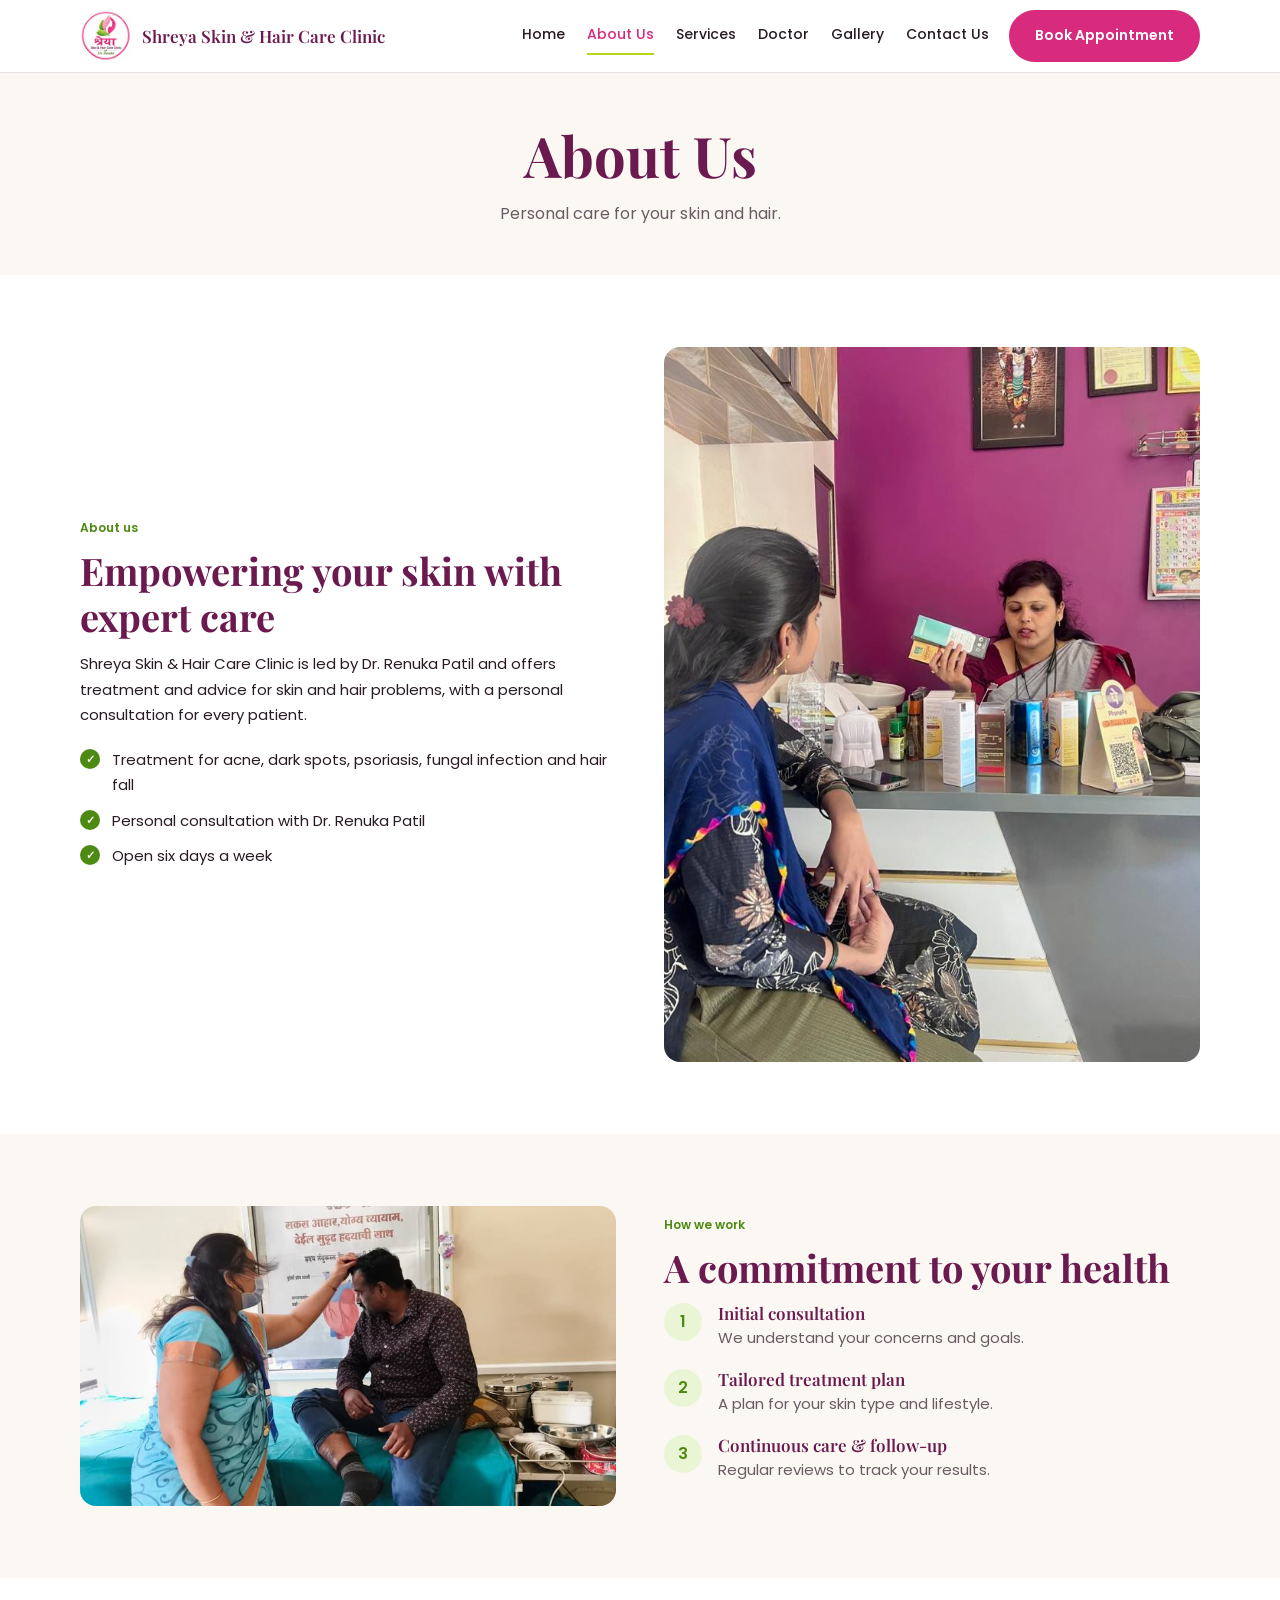
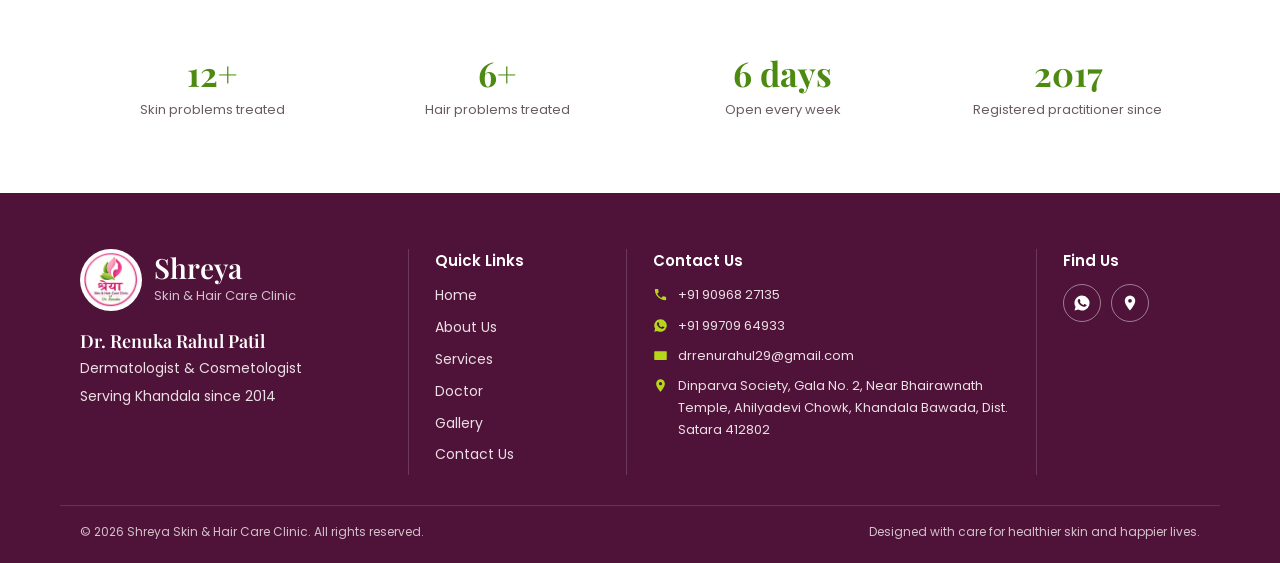
==== commit 7d3d0c58: "Add files via upload" ====
--- a/about.html
+++ b/about.html
@@ -10,11 +10,7 @@
 <link rel="stylesheet" href="css/style.css">
 </head>
 <body>
-<header><div class="wrap">
-<a href="index.html" class="brand"><img src="images/logo.jpg" alt="Shreya clinic logo"><span>श्रेया Skin & Hair Care Clinic</span></a>
-<nav><a href="index.html">Home</a><a href="about.html" aria-current="true">About Us</a><a href="service.html">Services</a><a href="doctor.html">Doctor</a><a href="gallery.html">Gallery</a><a href="contact.html">Contact Us</a></nav>
-<a class="btn" href="contact.html">Book Appointment</a>
-</div></header>
+<script src="js/header.js"></script>
 
 <main>
 <div class="hero hb sm"><div class="wrap"><h1>About Us</h1><p>Personal care for your skin and hair.</p></div></div>
@@ -32,14 +28,7 @@
 <section><div class="wrap stats"><div><b>12+</b><span>Skin problems treated</span></div><div><b>6+</b><span>Hair problems treated</span></div><div><b>6 days</b><span>Open every week</span></div><div><b>2017</b><span>Registered practitioner since</span></div></div></section>
 </main>
 
-<footer><div class="wrap">
-<div class="grid3">
-<div><div class="wm">श्रेया</div><p>Skin & Hair Care Clinic<br>Dr. Renuka Patil</p></div>
-<div><h3>Contact Us</h3><a href="tel:+919096827135">+91 90968 27135</a><p>Main Kacheri Road, Ahilyadevi Chowk, Khandala, Maharashtra 412802</p></div>
-<div><h3>Quick Links</h3><a href="about.html">About Us</a><a href="service.html">Services</a><a href="doctor.html">Doctor</a><a href="gallery.html">Gallery</a><a href="contact.html">Contact Us</a></div>
-</div>
-<div class="small">© 2026 Shreya Skin & Hair Care Clinic. All rights reserved.</div>
-</div></footer>
+<script src="js/footer.js"></script>
 <script src="js/main.js"></script>
 </body>
 </html>
--- a/css/style.css
+++ b/css/style.css
@@ -143,17 +143,51 @@
 .gc small{color:var(--green)}
 .stars{color:#e0a100}
 nav a:hover,nav a[aria-current]{border-color:var(--lime)}
-.teal .btn{background:var(--lime);color:#2a3a05!important;border-color:var(--lime)}.teal .btn:hover{background:#fff}
+
 footer h3{color:var(--lime)}footer a:hover{color:var(--lime)}
 .small{border-top-color:rgba(182,214,25,.35)}
 summary{color:var(--plum)}details[open]{border-color:var(--green)}
 
 /* CTA band: background image, centered */
 .teal{display:block;position:relative;padding:92px 24px;text-align:center;border-radius:var(--r);overflow:hidden;color:#fff;background:linear-gradient(rgba(25,18,14,.5),rgba(25,18,14,.5)),url(../images/cta-bg.png) center/cover no-repeat,#2f2722}
-.cta-t{text-align:center}.cta-t h2{color:#fff;margin:0 0 8px}.cta-t p{color:#fff;margin:0 0 26px;opacity:.95}
-.cta-t .btn{background:transparent;color:#fff!important;border:2px solid #fff;border-radius:6px;padding:13px 34px}
-.cta-t .btn:hover{background:#fff;color:#2a1a24!important;transform:none}
+.cta-t{text-align:center}.teal h2{color:#fff;margin:0 0 8px}.teal p{color:#fff;margin:0 auto 26px;max-width:560px;text-align:center;opacity:.95}
+.teal .btn{background:transparent!important;color:#fff!important;border:2px solid #fff!important;border-radius:999px;padding:13px 36px}
+.teal .btn:hover{background:#fff!important;color:#2a1a24!important;transform:none}
 .cta-f{list-style:none;margin:34px 0 0;padding:0;display:flex;justify-content:center;gap:34px;flex-wrap:wrap}
 .cta-f li{display:flex;align-items:center;gap:10px;color:#fff;font-weight:500;font-size:14px}
 .cta-f i{width:34px;height:34px;border-radius:50%;border:1.5px solid rgba(255,255,255,.75);display:grid;place-items:center;font-style:normal;font-size:13px}
 @media(max-width:560px){.teal{padding:60px 18px}}
+
+/* get in touch */
+.gts{background:#fff;padding:72px 0}
+.gt{display:grid;grid-template-columns:1fr 1fr 1.15fr;gap:32px;align-items:stretch}
+.gt h2{font-size:clamp(26px,3vw,34px)}.gt-lead{color:var(--muted);font-size:14px}
+.gt-list{list-style:none;margin:22px 0 0;padding:0;display:grid;gap:16px}
+.gt-list li{display:flex;gap:14px;align-items:flex-start;font-weight:500;font-size:14px}
+.gt-list span{flex:none;width:38px;height:38px;border-radius:50%;background:var(--plum);color:#fff;display:grid;place-items:center}
+.gt-list a{color:var(--ink);text-decoration:none;padding-top:8px}.gt-list a:hover{color:var(--teal)}
+.gt-list address,.gt-list div{font-style:normal;padding-top:8px;color:var(--ink);line-height:1.6}
+.gt-form{display:block;background:#fff;border:1px solid var(--line);border-radius:var(--r);padding:22px;box-shadow:0 10px 30px rgba(216,43,126,.08)}
+.gt-form label{display:block;font-size:12px;font-weight:600;color:var(--plum);margin-bottom:12px}
+.gt-form label i{color:var(--teal);font-style:normal}
+.gt-form input,.gt-form select,.gt-form textarea{margin-top:5px;font-size:13px;padding:10px 12px;background:#fdfaf7}
+.gt-form .btn.wa{width:100%;background:var(--green);border-color:var(--green);margin-top:4px}
+.gt-form .btn.wa:hover{background:var(--green-d);border-color:var(--green-d)}
+.gt-form .bkn{text-align:center;margin:10px 0 0}
+.gt-photo{border-radius:var(--r);overflow:hidden;min-height:340px;background:var(--cream)}
+.gt-photo img,.gt-photo iframe{width:100%;height:100%;min-height:340px;border:0;object-fit:cover;display:block}
+/* footer */
+footer{padding:56px 0 20px}
+.ft{display:grid;grid-template-columns:1.2fr .8fr 1.5fr .6fr;gap:0}
+.ft>div{padding:0 26px;border-left:1px solid rgba(255,255,255,.16)}.ft>div:first-child{padding-left:0;border:0}
+.ft h3{font:600 15px Poppins;color:#fff;margin-bottom:12px}
+.ft-b h3{font:600 18px "Playfair Display",serif;margin:18px 0 4px}.ft-b p{margin:0 0 4px;font-size:14px}
+.ft-logo{display:flex;align-items:center;gap:12px}.ft-logo img{width:62px;height:62px;border-radius:50%;background:#fff;padding:2px}
+.ft-logo b{display:block;font:600 28px "Playfair Display",serif;color:#fff;line-height:1}.ft-logo span{font-size:13px;opacity:.85}
+.ft-c a{display:block;margin-bottom:8px}
+.ft .ci{display:flex;gap:10px;align-items:flex-start;font-size:13px}.ft .ci svg{flex:none;margin-top:3px;width:15px;height:15px;color:var(--lime)}
+.ft p.ci{margin:0}
+.soc{display:flex;gap:10px}.soc a{width:38px;height:38px;border-radius:50%;border:1px solid rgba(255,255,255,.45);display:grid;place-items:center;margin:0;color:#fff}.soc a:hover{background:var(--lime);color:#2a3a05;border-color:var(--lime)}
+.ft-bar{display:flex;justify-content:space-between;gap:16px;flex-wrap:wrap;border-top:1px solid rgba(255,255,255,.16);margin-top:30px;padding-top:16px;font-size:12px;opacity:.85}
+@media(max-width:900px){.gt{grid-template-columns:1fr}.ft{grid-template-columns:1fr 1fr;gap:28px 0}.ft>div:nth-child(odd){padding-left:0;border:0}}
+@media(max-width:520px){.ft{grid-template-columns:1fr}.ft>div{padding:0;border:0}}
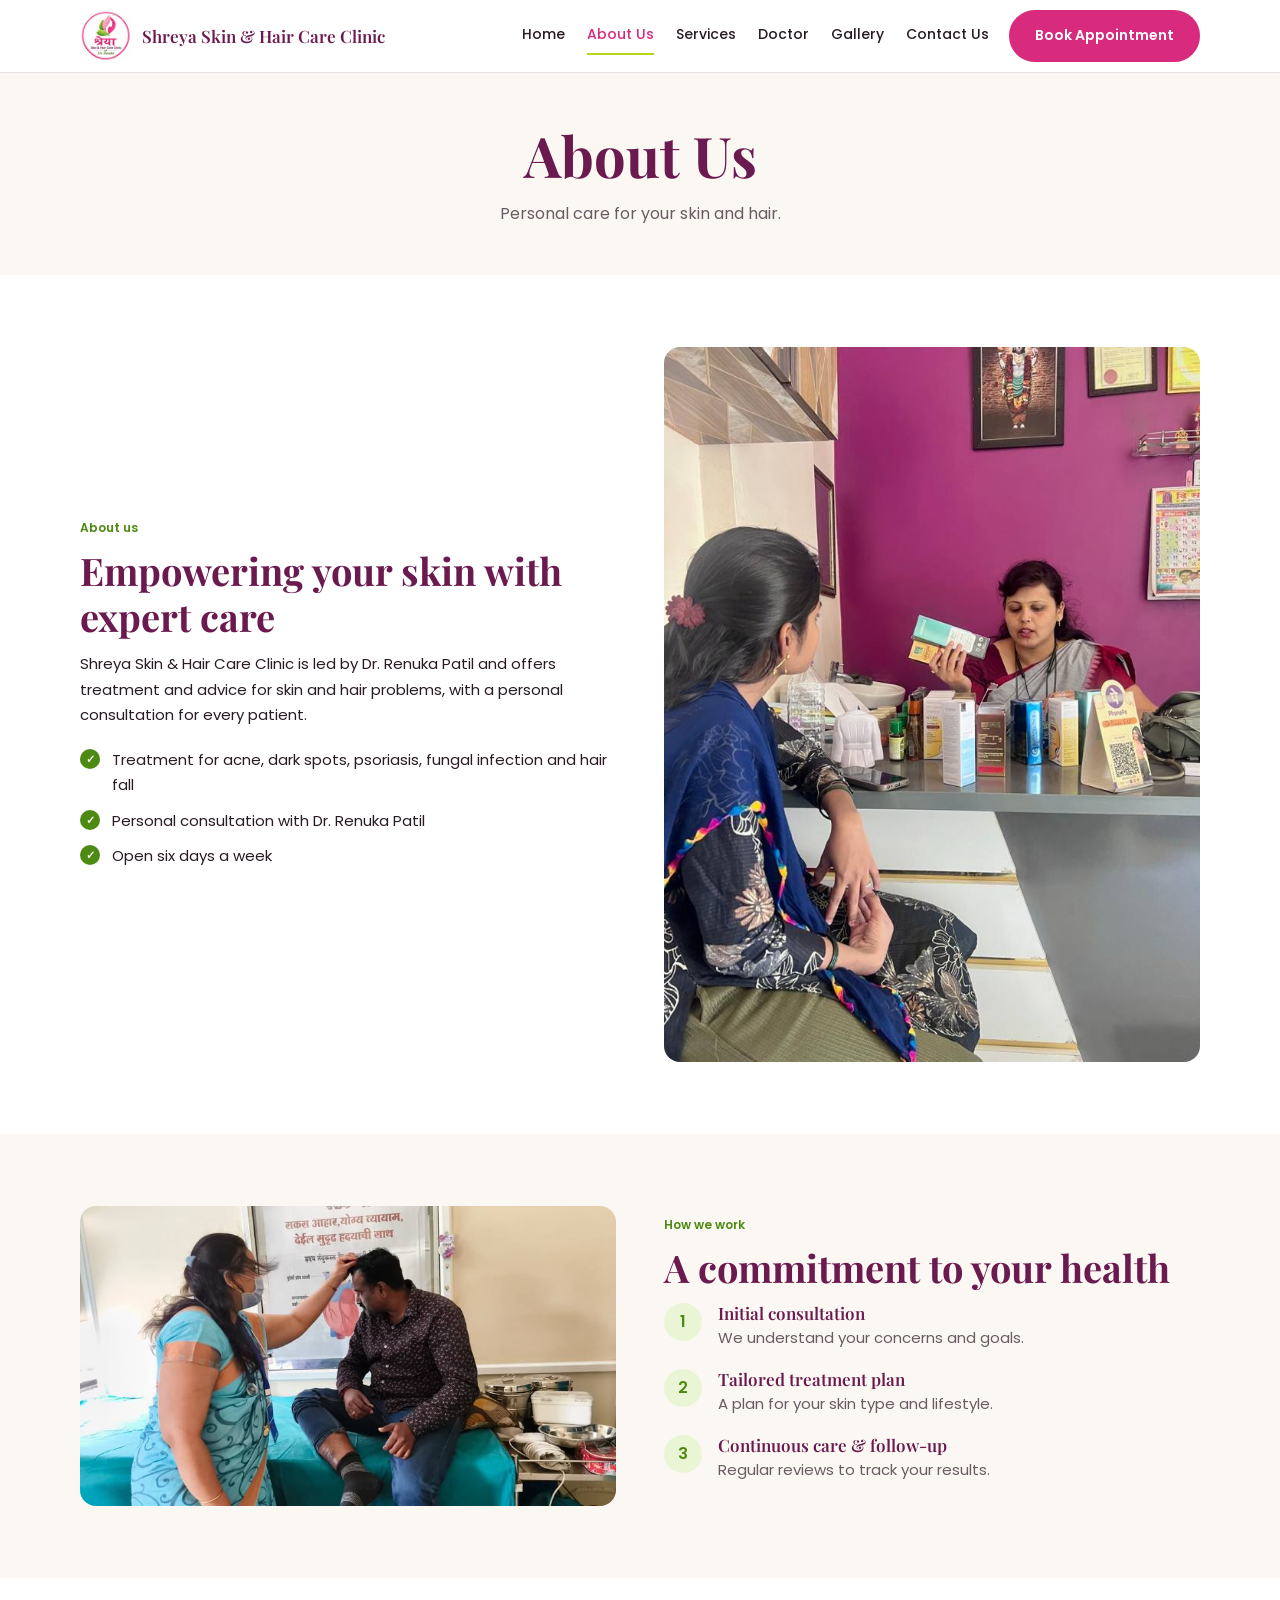
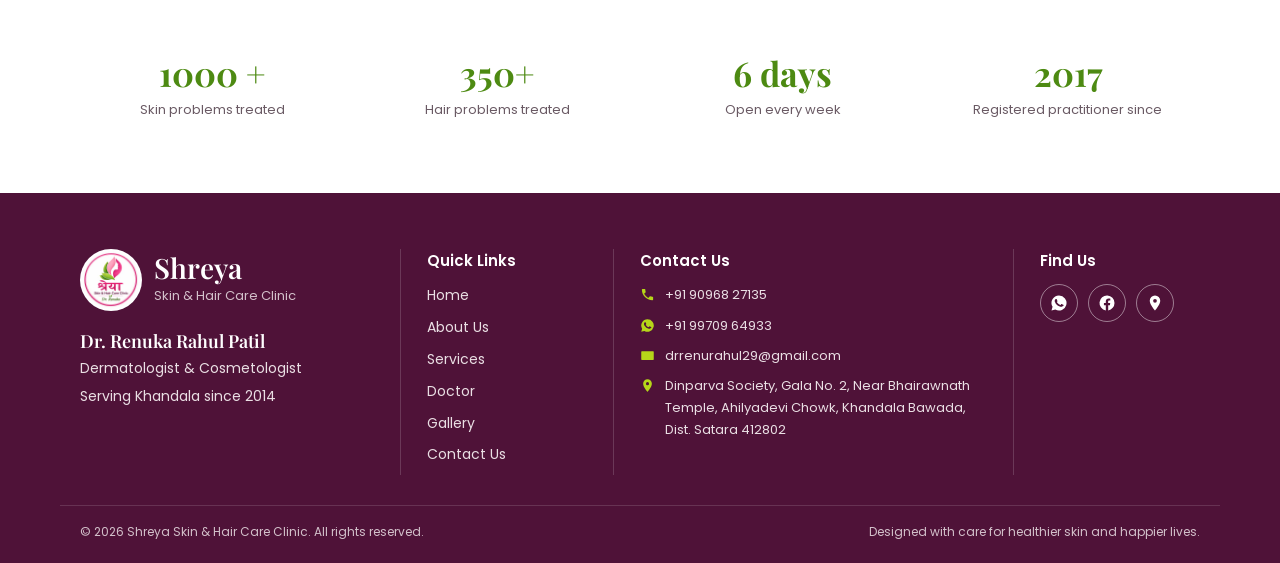
==== commit ce8e9fa4: "Add files via upload" ====
--- a/about.html
+++ b/about.html
@@ -25,7 +25,7 @@
 <div class="step"><i>1</i><div><h3>Initial consultation</h3><p>We understand your concerns and goals.</p></div></div>
 <div class="step"><i>2</i><div><h3>Tailored treatment plan</h3><p>A plan for your skin type and lifestyle.</p></div></div>
 <div class="step"><i>3</i><div><h3>Continuous care & follow-up</h3><p>Regular reviews to track your results.</p></div></div></div></div></section>
-<section><div class="wrap stats"><div><b>12+</b><span>Skin problems treated</span></div><div><b>6+</b><span>Hair problems treated</span></div><div><b>6 days</b><span>Open every week</span></div><div><b>2017</b><span>Registered practitioner since</span></div></div></section>
+<section><div class="wrap stats"><div><b>1000 +</b><span>Skin problems treated</span></div><div><b>350+</b><span>Hair problems treated</span></div><div><b>6 days</b><span>Open every week</span></div><div><b>2017</b><span>Registered practitioner since</span></div></div></section>
 </main>
 
 <script src="js/footer.js"></script>
--- a/css/style.css
+++ b/css/style.css
@@ -191,3 +191,6 @@
 .ft-bar{display:flex;justify-content:space-between;gap:16px;flex-wrap:wrap;border-top:1px solid rgba(255,255,255,.16);margin-top:30px;padding-top:16px;font-size:12px;opacity:.85}
 @media(max-width:900px){.gt{grid-template-columns:1fr}.ft{grid-template-columns:1fr 1fr;gap:28px 0}.ft>div:nth-child(odd){padding-left:0;border:0}}
 @media(max-width:520px){.ft{grid-template-columns:1fr}.ft>div{padding:0;border:0}}
+.map-embed{border-radius:var(--r);overflow:hidden;border:1px solid var(--line)}
+.map-embed iframe{display:block;width:100%;height:450px;border:0}
+@media(max-width:600px){.map-embed iframe{height:320px}}
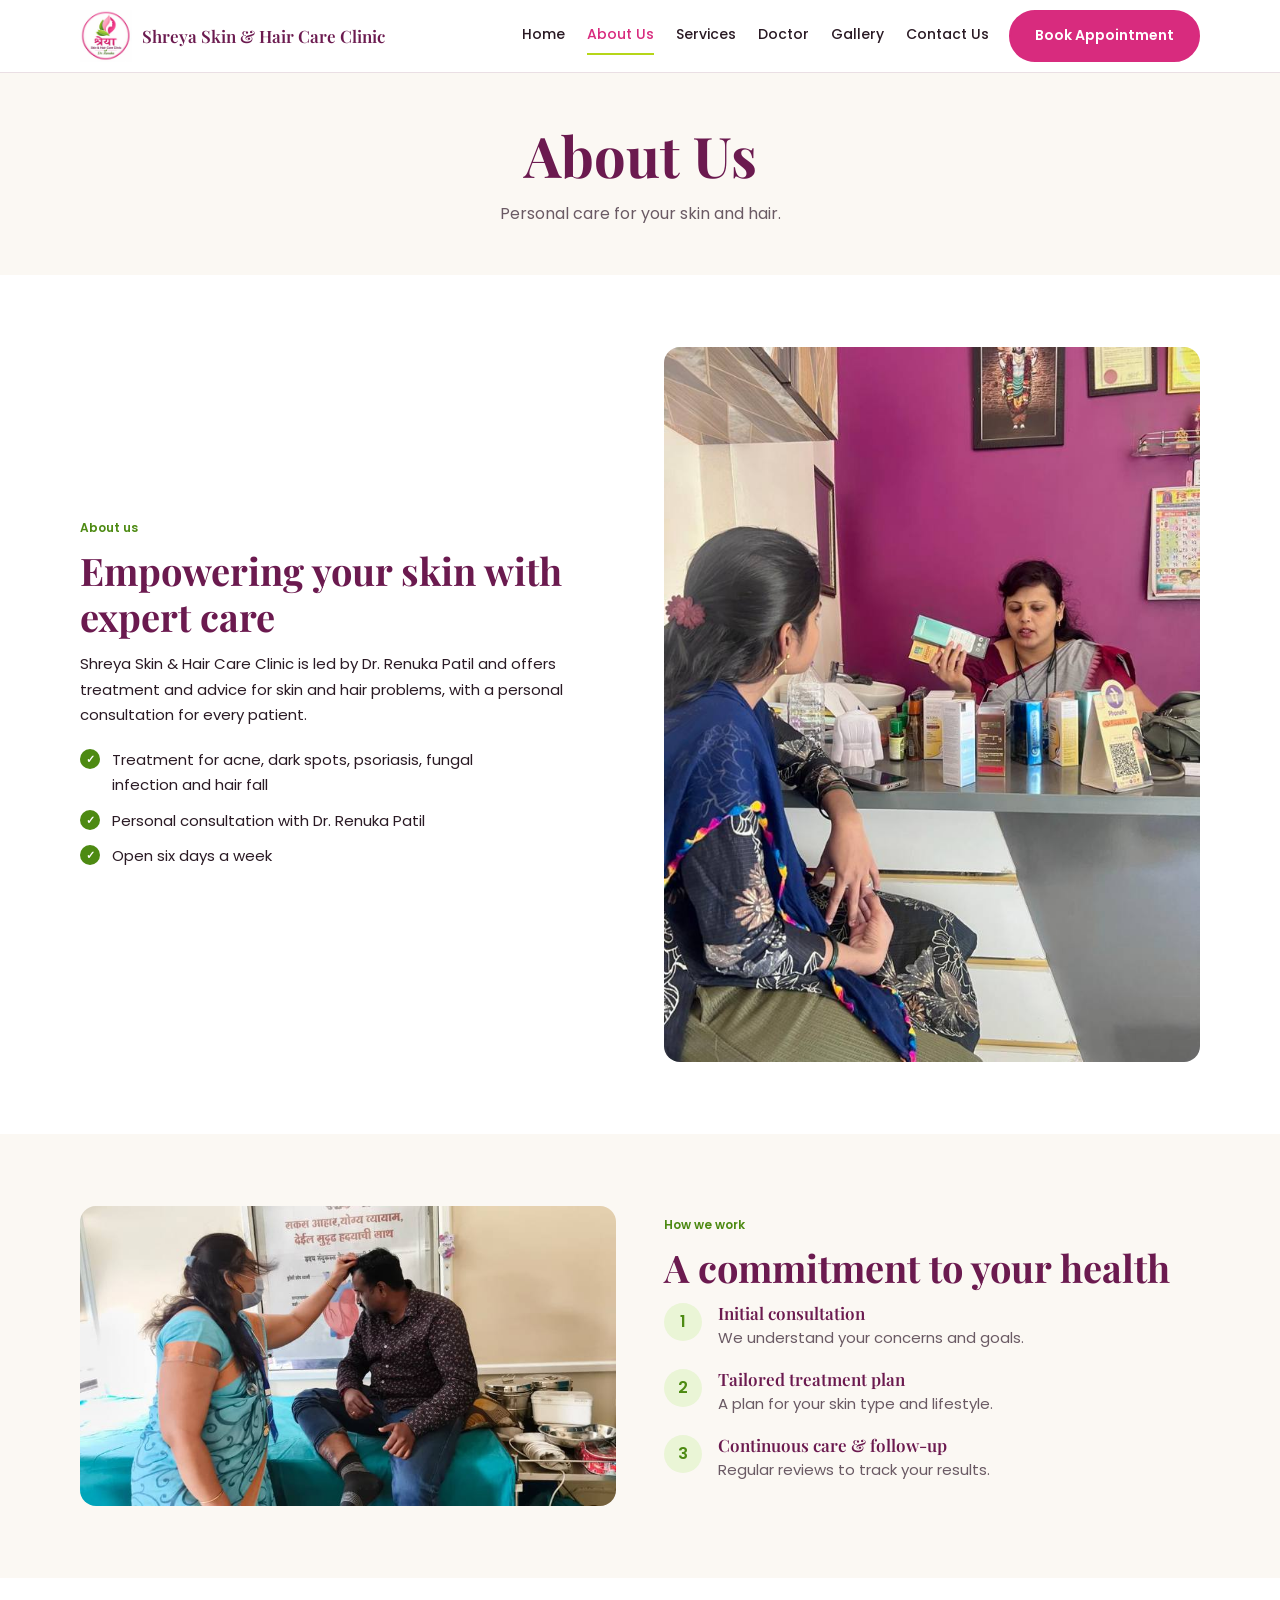
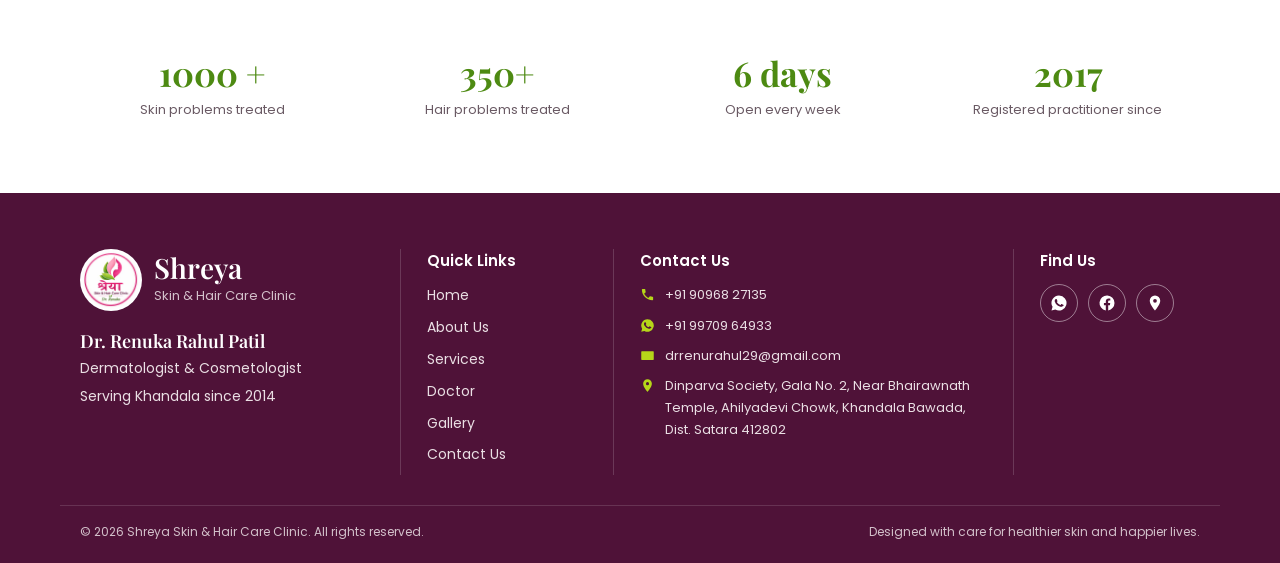
==== commit 31dbcc9d: "Add files via upload" ====
--- a/about.html
+++ b/about.html
@@ -17,7 +17,7 @@
 <section><div class="wrap grid2">
 <div><div class="tag">About us</div><h2>Empowering your skin with expert care</h2>
 <p>Shreya Skin & Hair Care Clinic is led by Dr. Renuka Patil and offers treatment and advice for skin and hair problems, with a personal consultation for every patient.</p>
-<ul class="ticks"><li>Treatment for acne, dark spots, psoriasis, fungal infection and hair fall</li><li>Personal consultation with Dr. Renuka Patil</li><li>Open six days a week</li></ul></div>
+<ul class="ticks"><li>Treatment for acne, dark spots, psoriasis, fungal <br>infection and hair fall</li><li>Personal consultation with Dr. Renuka Patil</li><li>Open six days a week</li></ul></div>
 <img class="pic" src="images/dr-renuka-patil-advising-a-patient.jpg" alt="Dr. Renuka Patil advising a patient"></div></section>
 <section class="alt"><div class="wrap grid2">
 <img class="pic" src="images/treatment-at-the-clinic.jpg" alt="Treatment at the clinic">
@@ -30,5 +30,6 @@
 
 <script src="js/footer.js"></script>
 <script src="js/main.js"></script>
+<script src="js/booking-popup.js"></script>
 </body>
 </html>
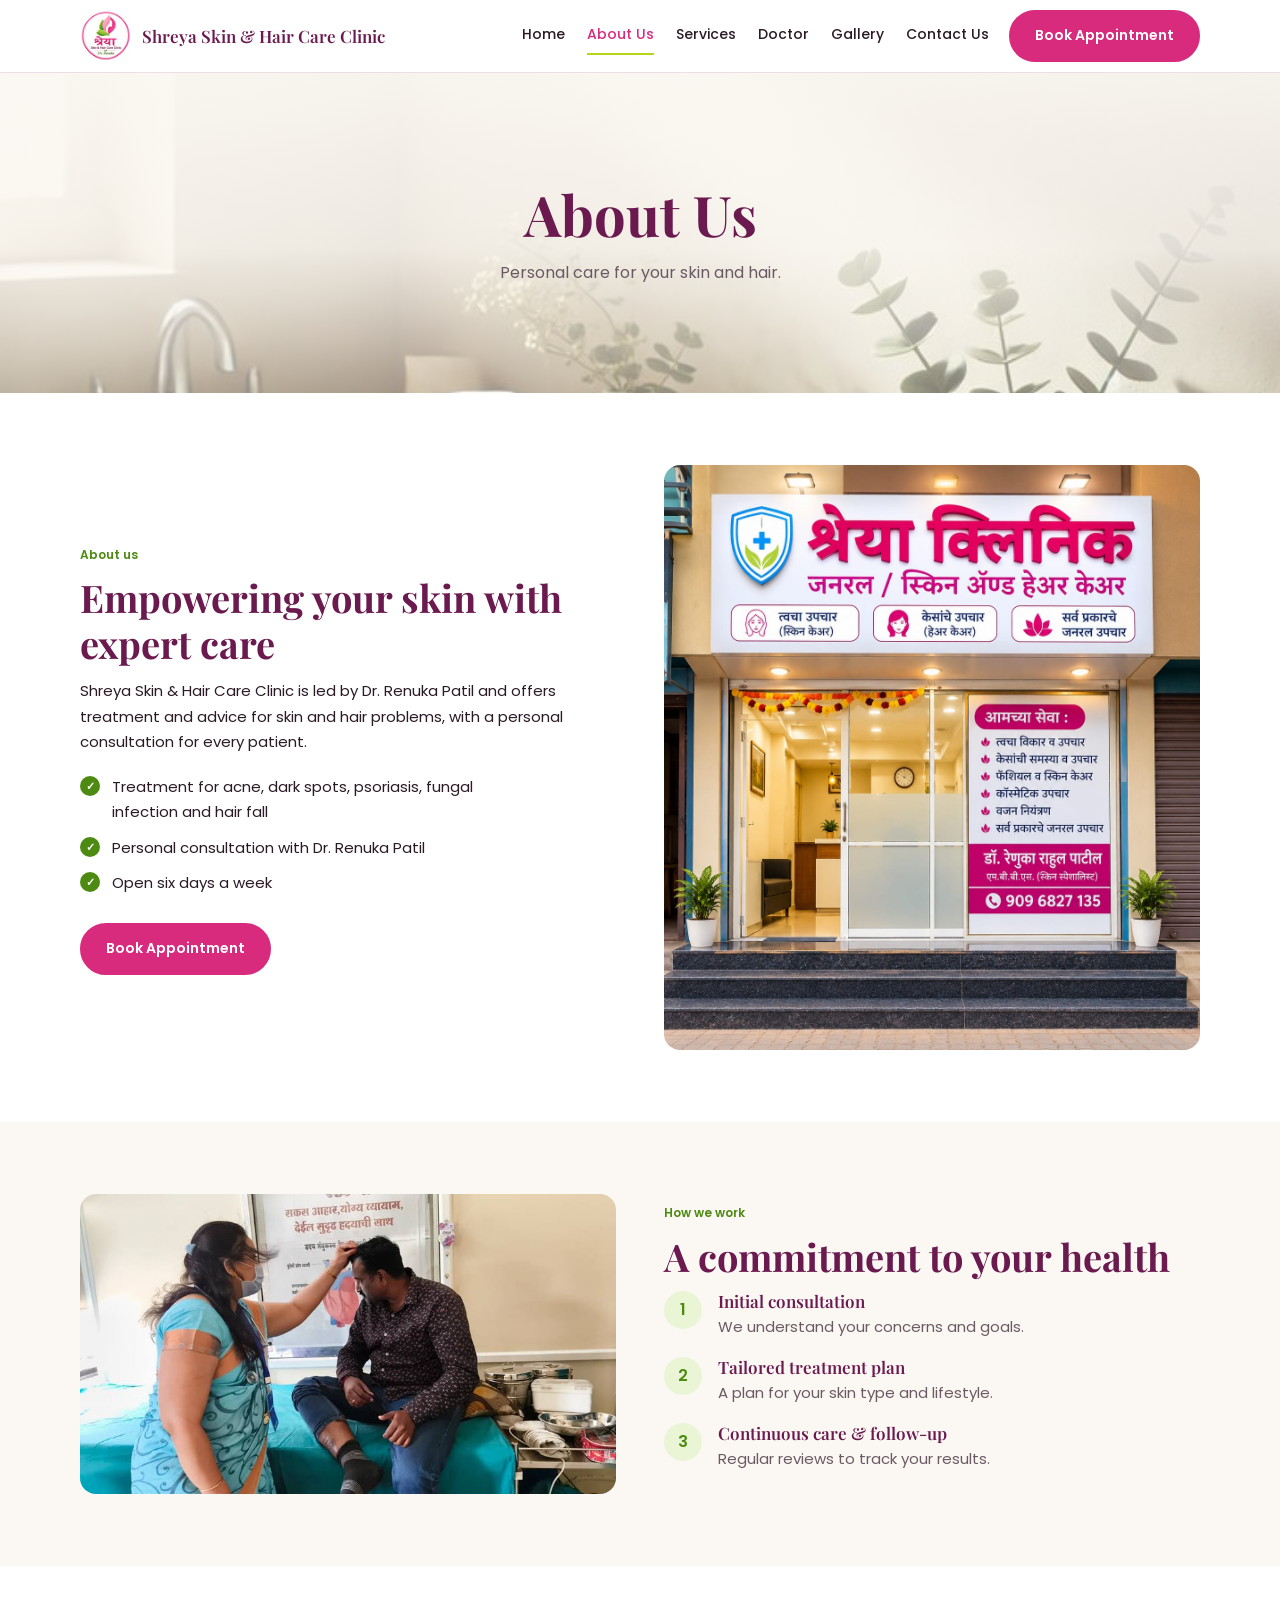
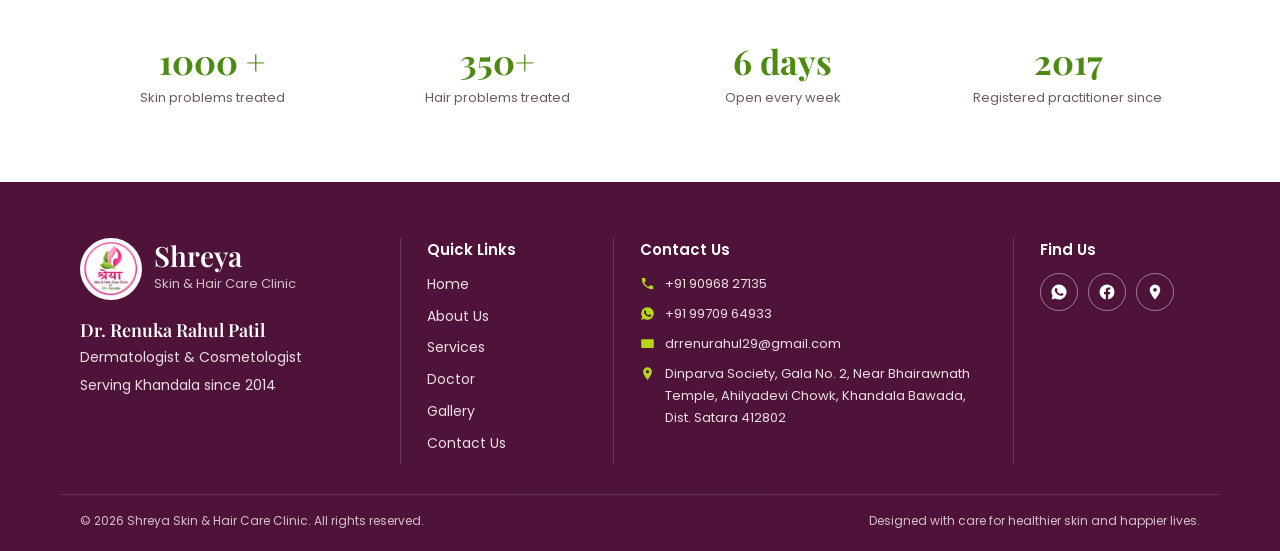
==== commit 7571be07: "Add files via upload" ====
--- a/about.html
+++ b/about.html
@@ -17,8 +17,8 @@
 <section><div class="wrap grid2">
 <div><div class="tag">About us</div><h2>Empowering your skin with expert care</h2>
 <p>Shreya Skin & Hair Care Clinic is led by Dr. Renuka Patil and offers treatment and advice for skin and hair problems, with a personal consultation for every patient.</p>
-<ul class="ticks"><li>Treatment for acne, dark spots, psoriasis, fungal <br>infection and hair fall</li><li>Personal consultation with Dr. Renuka Patil</li><li>Open six days a week</li></ul></div>
-<img class="pic" src="images/dr-renuka-patil-advising-a-patient.jpg" alt="Dr. Renuka Patil advising a patient"></div></section>
+<ul class="ticks"><li>Treatment for acne, dark spots, psoriasis, fungal <br>infection and hair fall</li><li>Personal consultation with Dr. Renuka Patil</li><li>Open six days a week</li></ul><a href="tel:+919096827135" class="btn book-btn" data-book>Book Appointment</a></div>
+<img class="pic" src="images/clinic.jpeg" alt="Dr. Renuka Patil advising a patient"></div></section>
 <section class="alt"><div class="wrap grid2">
 <img class="pic" src="images/treatment-at-the-clinic.jpg" alt="Treatment at the clinic">
 <div><div class="tag">How we work</div><h2>A commitment to your health</h2>
--- a/css/style.css
+++ b/css/style.css
@@ -174,8 +174,9 @@
 .gt-form .btn.wa{width:100%;background:var(--green);border-color:var(--green);margin-top:4px}
 .gt-form .btn.wa:hover{background:var(--green-d);border-color:var(--green-d)}
 .gt-form .bkn{text-align:center;margin:10px 0 0}
-.gt-photo{border-radius:var(--r);overflow:hidden;min-height:340px;background:var(--cream)}
-.gt-photo img,.gt-photo iframe{width:100%;height:100%;min-height:340px;border:0;object-fit:cover;display:block}
+.gt{align-items:center}
+.gt-photo{display:flex;align-items:flex-start;justify-content:center}
+.gt-photo img{width:100%;height:auto;max-height:none;object-fit:contain;border-radius:16px;display:block}
 /* footer */
 footer{padding:56px 0 20px}
 .ft{display:grid;grid-template-columns:1.2fr .8fr 1.5fr .6fr;gap:0}
@@ -193,4 +194,53 @@
 @media(max-width:520px){.ft{grid-template-columns:1fr}.ft>div{padding:0;border:0}}
 .map-embed{border-radius:var(--r);overflow:hidden;border:1px solid var(--line)}
 .map-embed iframe{display:block;width:100%;height:450px;border:0}
-@media(max-width:600px){.map-embed iframe{height:320px}}+@media(max-width:600px){.map-embed iframe{height:320px}}
+
+/* booking section: equal-height columns with clinic timings */
+.gt{align-items:stretch}
+.gt-info{display:flex;flex-direction:column;justify-content:space-between;background:var(--cream);border:1px solid var(--line);border-radius:var(--r);padding:36px 32px}
+.gt-info h2{margin-bottom:8px}
+.timing-list{flex:1;display:flex;flex-direction:column;justify-content:space-evenly}
+.timing-row{display:flex;flex-direction:column;gap:6px;padding:22px 0;border-bottom:1px solid var(--line)}
+.timing-row:last-child{border-bottom:0}
+.timing-row .day{font-size:14px;color:var(--muted)}
+.timing-row .time{font-family:"Playfair Display",serif;font-size:24px;font-weight:700;color:var(--teal)}
+.gt-photo{position:relative;min-height:320px}
+.gt-photo img{position:absolute;inset:0;width:100%;height:100%;object-fit:cover}
+
+/* fix: equal columns, tighter timing spacing */
+.gt{grid-template-columns:1fr 1fr 1fr;align-items:stretch}
+.gt-info{padding:32px 28px}
+.timing-list{flex:1;display:flex;flex-direction:column;justify-content:center;gap:8px}
+.timing-row{padding:20px 0}
+.gt-photo{min-height:0;height:100%}
+.gt-photo img{object-position:center}
+@media(max-width:900px){.gt{grid-template-columns:1fr}}
+
+/* booking info: heading and intro text above timings */
+.gt-info .eyebrow{color:var(--green)}
+.gt-info h2{font-size:clamp(28px,3vw,36px);line-height:1.2;margin:0 0 14px}
+.gt-info .gt-lead{font-size:15px;color:var(--muted);margin:0 0 8px}
+
+/* service card photos */
+.svc-img{width:100%;height:180px;object-fit:cover;display:block;border-radius:var(--r) var(--r) 0 0}
+.hero.sm{
+  min-height:320px;
+  display:flex;
+  align-items:center;
+  background:linear-gradient(180deg,rgba(251,248,243,.96) 0%,rgba(251,248,243,.88) 55%,rgba(251,248,243,.45) 100%),url(../images/hero-banner.jpg) center/cover no-repeat,url(../images/banner.jpg) center top/cover no-repeat,var(--cream)
+}
+/* mobile menu */
+.menu-btn{display:none}
+.nav-book{display:none}
+@media (max-width:820px){
+  .menu-btn{display:flex;flex-direction:column;gap:5px;position:absolute;top:22px;right:16px;
+    background:none;border:0;padding:8px;cursor:pointer;z-index:20}
+  .menu-btn span{width:24px;height:3px;background:#7a1f5c;border-radius:2px}
+  header .wrap{position:relative}
+  header nav{display:none;flex-direction:column;width:100%;overflow:visible;white-space:normal;gap:0}
+  header nav.open{display:flex}
+  header nav a:not(.nav-book){padding:12px 16px;border-bottom:1px solid #eee}
+  header>.wrap>.btn{display:none}
+  header nav a.nav-book{display:flex;margin:14px 16px 8px;padding:12px 18px;color:#fff;border:2px solid var(--teal);white-space:nowrap}
+}
